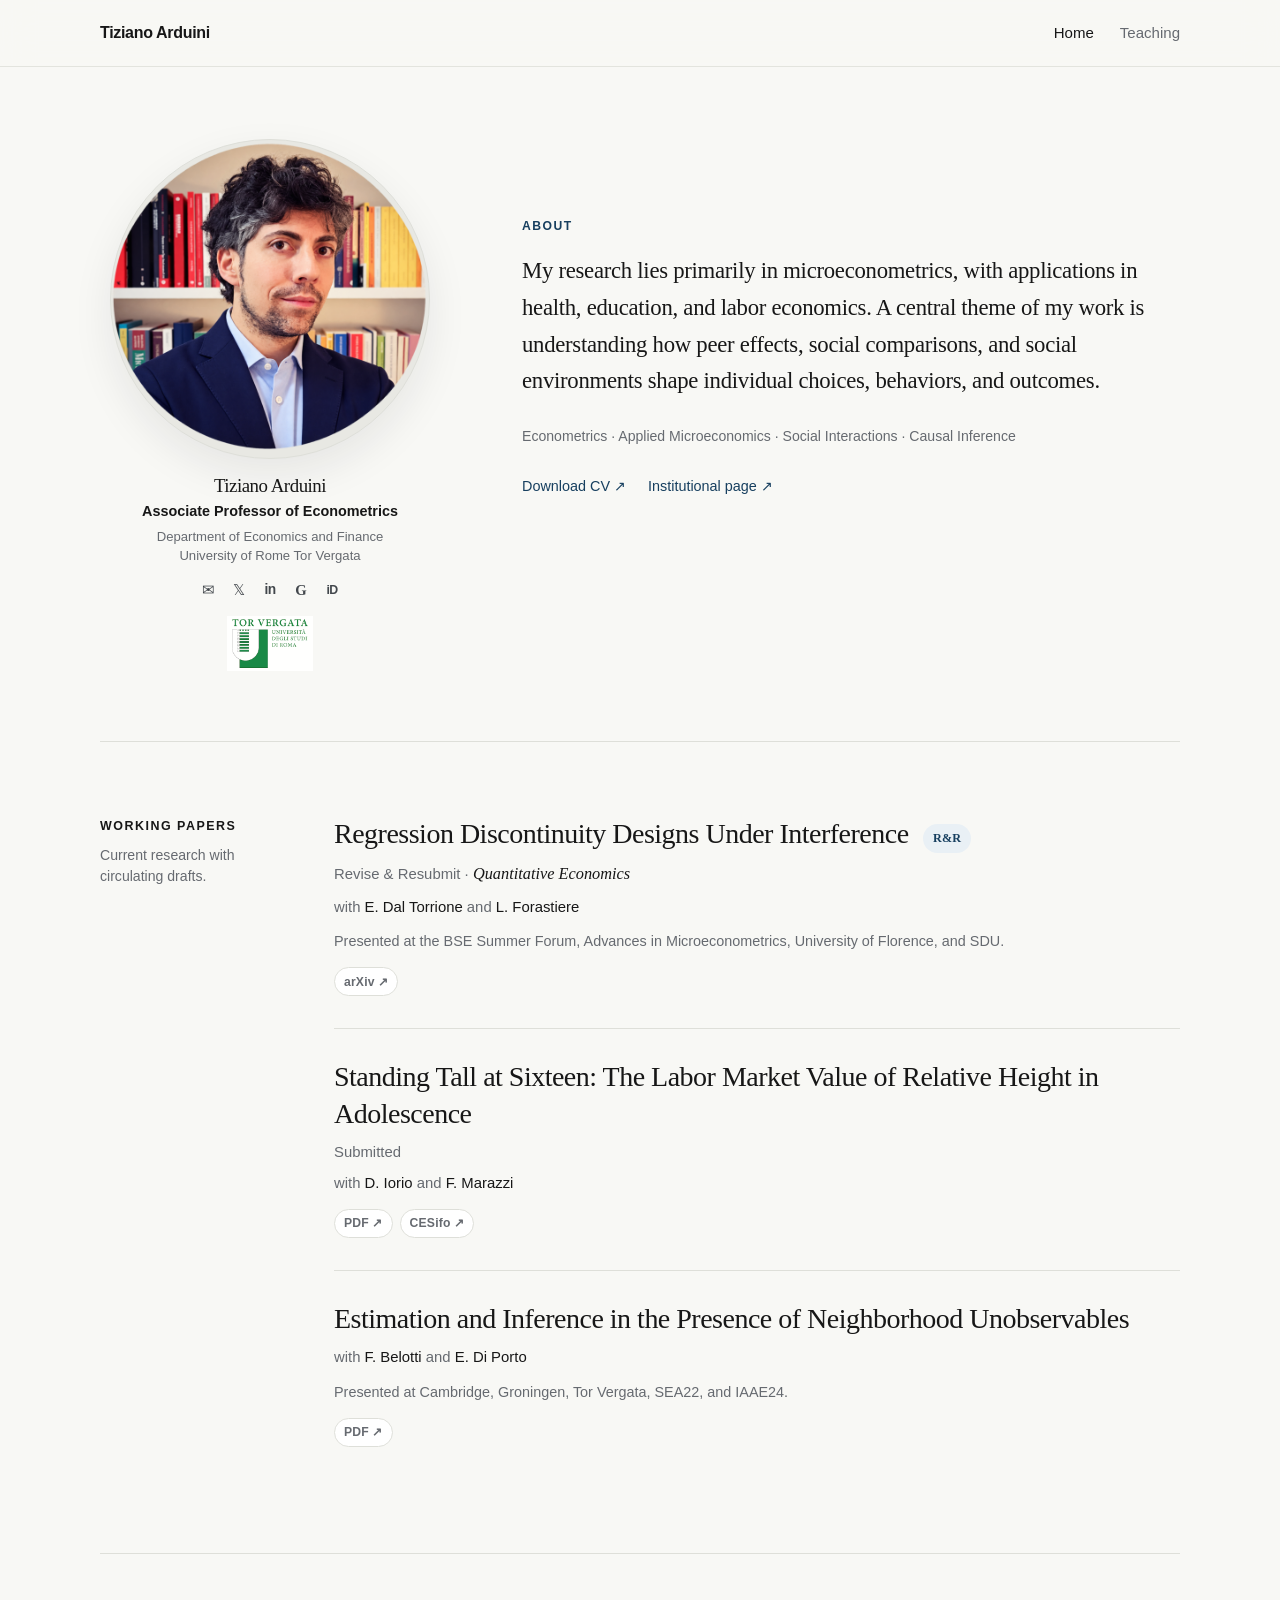
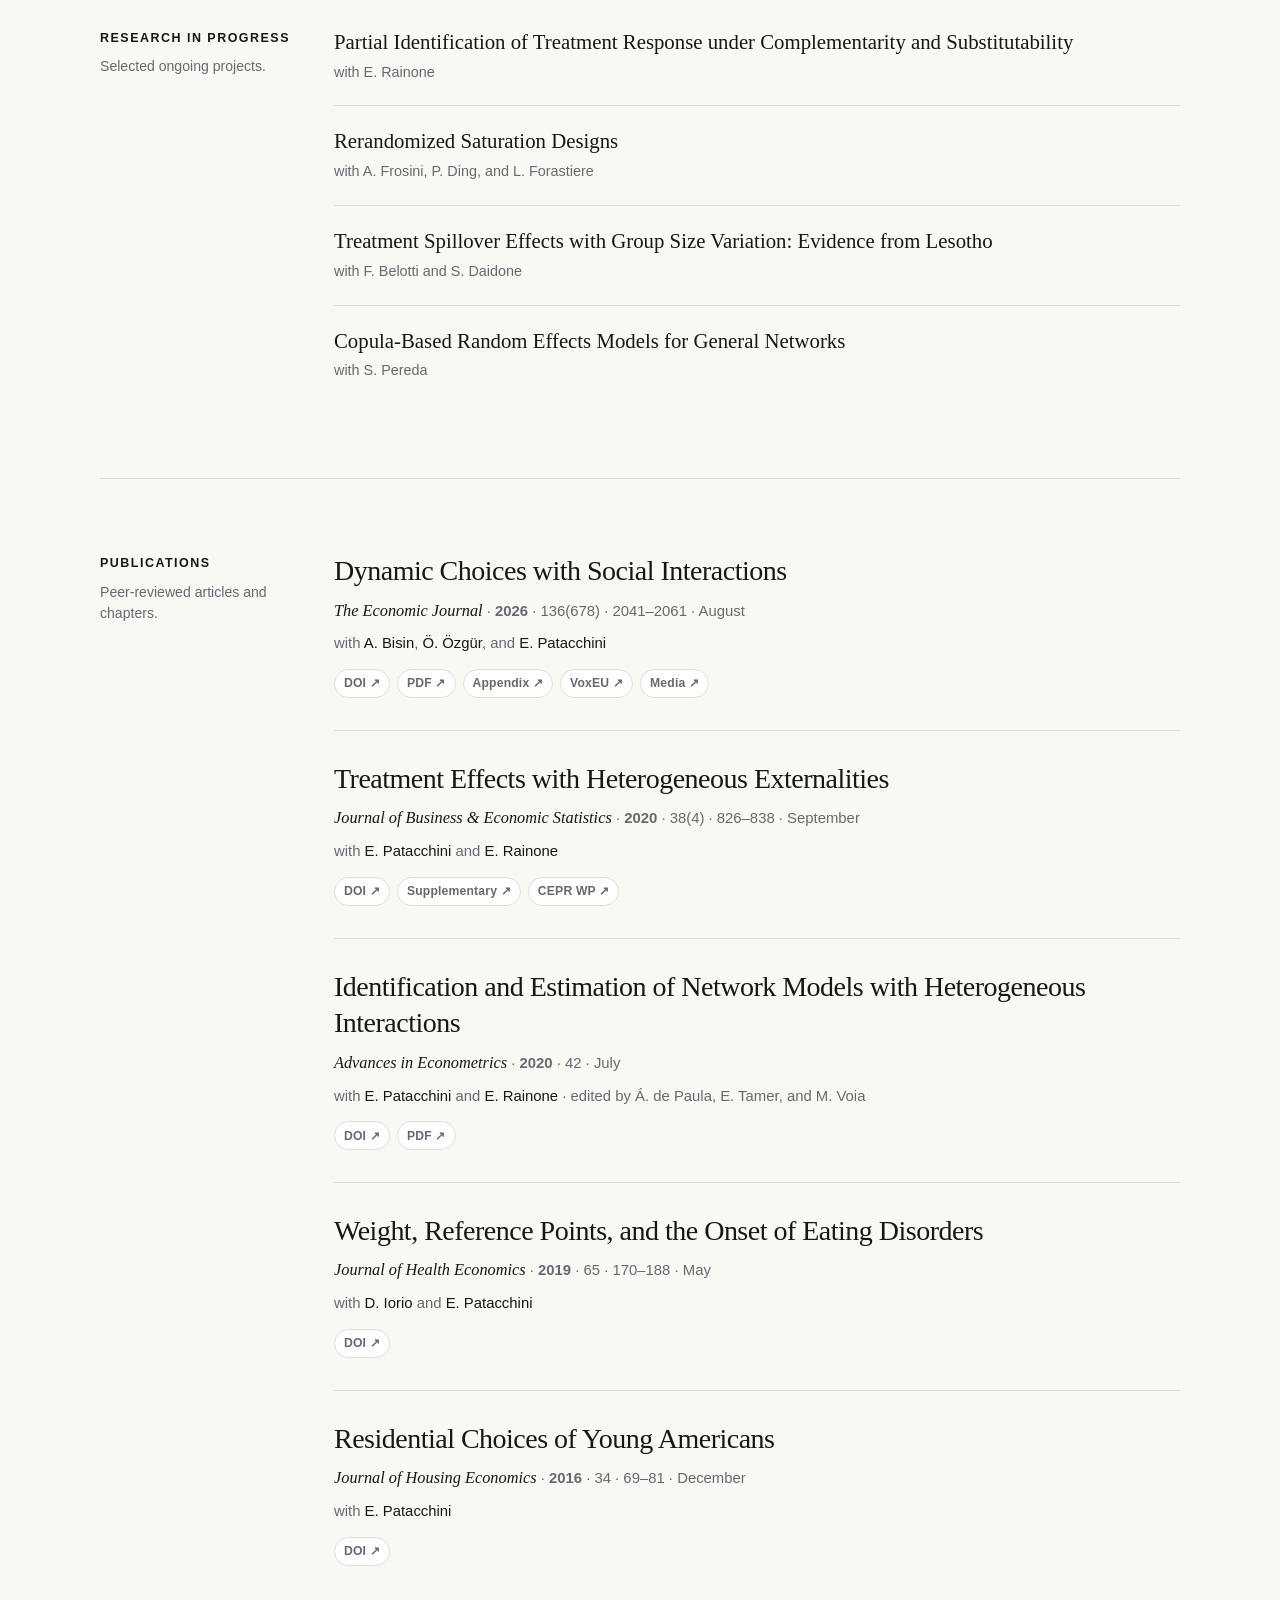
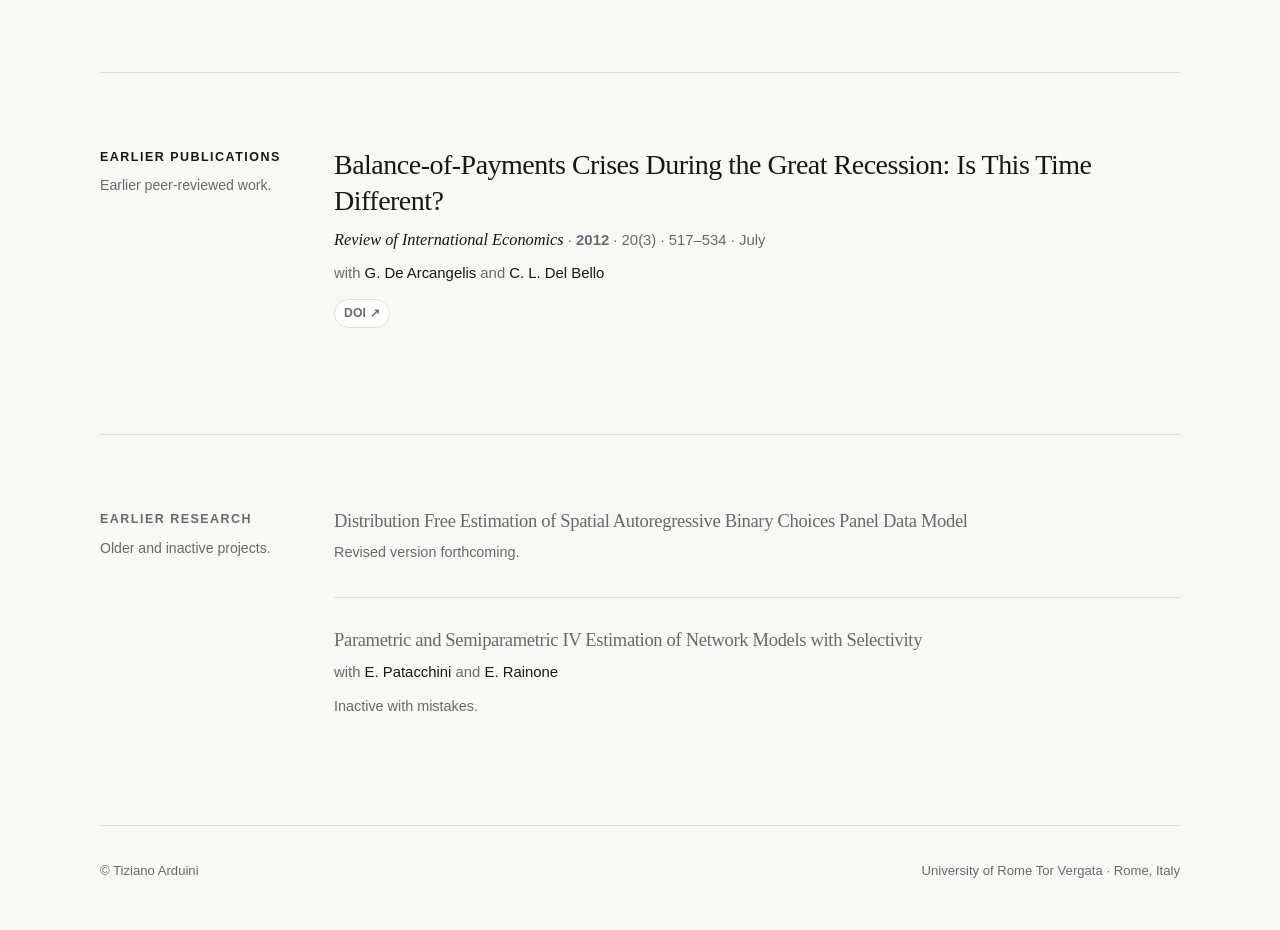
==== index.html @ 67b96f92 "Add files via upload" ====
<!doctype html>
<html lang="en">
<head>
  <meta charset="utf-8">
  <meta name="viewport" content="width=device-width, initial-scale=1">
  <title>Tiziano Arduini — Econometrics</title>
  <meta name="description" content="Tiziano Arduini is Associate Professor of Econometrics at the University of Rome Tor Vergata. Research in microeconometrics, social interactions, peer effects, causal inference, health, education, and labor economics.">
  <meta name="author" content="Tiziano Arduini">
  <meta name="robots" content="index,follow,max-image-preview:large">
  <link rel="canonical" href="https://tiziardui.github.io/">
  <meta property="og:type" content="website">
  <meta property="og:url" content="https://tiziardui.github.io/">
  <meta property="og:title" content="Tiziano Arduini — Econometrics">
  <meta property="og:description" content="Research, publications, and working papers in econometrics and applied microeconomics.">
  <meta property="og:image" content="https://tiziardui.github.io/profile-photo.png">
  <meta name="twitter:card" content="summary">
  <link rel="icon" href="favicon.svg" type="image/svg+xml">
  <link rel="stylesheet" href="styles.css?v=13">
  <script type="application/ld+json">
  {
    "@context": "https://schema.org",
    "@type": "Person",
    "name": "Tiziano Arduini",
    "jobTitle": "Associate Professor of Econometrics",
    "affiliation": {
      "@type": "CollegeOrUniversity",
      "name": "University of Rome Tor Vergata"
    },
    "url": "https://tiziardui.github.io/",
    "sameAs": [
      "https://economia.uniroma2.it/master-science/economics/faculty/628/",
      "https://sites.google.com/site/tizianoarduini/",
      "https://x.com/ardui1",
      "https://it.linkedin.com/in/tiziano-arduini-7b616b24",
      "https://scholar.google.com/citations?user=-gAz1sMAAAAJ&hl=it",
      "https://orcid.org/0000-0002-2574-7536"
    ]
  }
  </script>
</head>
<body>
  <header class="site-header">
    <div class="wrap nav">
      <a class="brand" href="index.html">Tiziano Arduini</a>
      <nav class="nav-links" aria-label="Primary navigation">
        <a href="index.html" aria-current="page">Home</a>
        <a href="teaching.html">Teaching</a>
      </nav>
    </div>
  </header>

  <main class="wrap">
    <section class="hero profile-hero" aria-labelledby="intro-title">
      <aside class="profile-card" aria-label="Profile">
        <figure class="portrait-frame">
          <img src="profile-photo.png" alt="Portrait of Tiziano Arduini">
        </figure>

        <h1 class="profile-name" id="intro-title">Tiziano Arduini</h1>
        <p class="profile-title">Associate Professor of Econometrics</p>
        <p class="profile-affiliation">Department of Economics and Finance<br>University of Rome Tor Vergata</p>

        <div class="social-icons" aria-label="Academic and social profiles">
          <a class="social-icon social-mail" href="mailto:tiziano.arduini@uniroma2.it" aria-label="Email" title="Email"><span aria-hidden="true">✉</span></a>
          <a class="social-icon social-x" href="https://x.com/ardui1" target="_blank" rel="noopener" aria-label="X" title="X"><span aria-hidden="true">𝕏</span></a>
          <a class="social-icon social-linkedin" href="https://it.linkedin.com/in/tiziano-arduini-7b616b24" target="_blank" rel="noopener" aria-label="LinkedIn" title="LinkedIn"><span aria-hidden="true">in</span></a>
          <a class="social-icon social-scholar" href="https://scholar.google.com/citations?user=-gAz1sMAAAAJ&amp;hl=it" target="_blank" rel="noopener" aria-label="Google Scholar" title="Google Scholar"><span aria-hidden="true">G</span></a>
          <a class="social-icon social-orcid" href="https://orcid.org/0000-0002-2574-7536" target="_blank" rel="noopener" aria-label="ORCID" title="ORCID"><span aria-hidden="true">iD</span></a>
        </div>

        <a class="profile-university-logo" href="https://economia.uniroma2.it/master-science/economics/faculty/628/" target="_blank" rel="noopener" aria-label="University of Rome Tor Vergata institutional page">
          <img src="torvergata-logo.png" alt="Tor Vergata">
        </a>
      </aside>

      <div class="profile-about">
        <p class="eyebrow">About</p>
        <p class="hero-copy">My research lies primarily in microeconometrics, with applications in health, education, and labor economics. A central theme of my work is understanding how peer effects, social comparisons, and social environments shape individual choices, behaviors, and outcomes.</p>
        <p class="research-fields">Econometrics · Applied Microeconomics · Social Interactions · Causal Inference</p>
        <div class="profile-links" aria-label="Profile links">
          <a href="https://www.dropbox.com/scl/fi/qhc1tn0ls0emnahwsug9j/cv_Tiziano_Arduini_2026.pdf?rlkey=sfipj09zlc4dytsnv4lsvsa61&amp;dl=0" target="_blank" rel="noopener">Download CV ↗</a>
          <a href="https://economia.uniroma2.it/master-science/economics/faculty/628/" target="_blank" rel="noopener">Institutional page ↗</a>
        </div>
      </div>
    </section>

    <section class="section" id="working-papers">
      <aside class="section-kicker">
        <h2>Working papers</h2>
        <p>Current research with circulating drafts.</p>
      </aside>
      <div class="paper-list">
        <article class="paper">
          <h3 class="paper-title"><a href="https://arxiv.org/abs/2410.02727" target="_blank" rel="noopener">Regression Discontinuity Designs Under Interference</a> <span class="status">R&amp;R</span></h3>
          <p class="paper-meta">Revise &amp; Resubmit · <span class="journal">Quantitative Economics</span></p>
          <p class="paper-authors">with <a href="https://ysph.yale.edu/profile/elena-daltorrione/" target="_blank" rel="noopener">E. Dal Torrione</a> and <a href="https://ysph.yale.edu/profile/laura-forastiere/" target="_blank" rel="noopener">L. Forastiere</a></p>
          <p class="paper-note">Presented at the BSE Summer Forum, Advances in Microeconometrics, University of Florence, and SDU.</p>
          <div class="paper-links"><a href="https://arxiv.org/abs/2410.02727" target="_blank" rel="noopener">arXiv ↗</a></div>
        </article>

        <article class="paper">
          <h3 class="paper-title"><a href="https://www.dropbox.com/scl/fi/ciuf4hgrqe3itzjdidm1q/AIM_oct26.pdf?rlkey=f3bqn1ckwf6ipjolx99m9q7sm&amp;dl=0" target="_blank" rel="noopener">Standing Tall at Sixteen: The Labor Market Value of Relative Height in Adolescence</a></h3>
          <p class="paper-meta">Submitted</p>
          <p class="paper-authors">with <a href="https://www.unibo.it/sitoweb/daniela.iorio/en" target="_blank" rel="noopener">D. Iorio</a> and <a href="https://sites.google.com/view/francescamarazzi/home" target="_blank" rel="noopener">F. Marazzi</a></p>
          <div class="paper-links"><a href="https://www.dropbox.com/scl/fi/ciuf4hgrqe3itzjdidm1q/AIM_oct26.pdf?rlkey=f3bqn1ckwf6ipjolx99m9q7sm&amp;dl=0" target="_blank" rel="noopener">PDF ↗</a><a href="https://www.ifo.de/en/cesifo/publications/2026/working-paper/standing-tall-sixteen-labor-market-value-relative-height" target="_blank" rel="noopener">CESifo ↗</a></div>
        </article>

        <article class="paper">
          <h3 class="paper-title"><a href="https://www.dropbox.com/scl/fi/tr5yexhmkhqsdm2c9rjfx/ABD-11.pdf?dl=0&amp;rlkey=7n9vxc4f88mdpufu6oeyw54sm" target="_blank" rel="noopener">Estimation and Inference in the Presence of Neighborhood Unobservables</a></h3>
          <p class="paper-authors">with <a href="https://fbelotti.github.io/" target="_blank" rel="noopener">F. Belotti</a> and <a href="https://edoardodiporto.jimdofree.com/" target="_blank" rel="noopener">E. Di Porto</a></p>
          <p class="paper-note">Presented at Cambridge, Groningen, Tor Vergata, SEA22, and IAAE24.</p>
          <div class="paper-links"><a href="https://www.dropbox.com/scl/fi/tr5yexhmkhqsdm2c9rjfx/ABD-11.pdf?dl=0&amp;rlkey=7n9vxc4f88mdpufu6oeyw54sm" target="_blank" rel="noopener">PDF ↗</a></div>
        </article>
      </div>
    </section>

    <section class="section" id="research-in-progress">
      <aside class="section-kicker">
        <h2>Research in progress</h2>
        <p>Selected ongoing projects.</p>
      </aside>
      <div class="wip-list">
        <article class="wip">
          <h3><a href="https://www.dropbox.com/scl/fi/jxatmqqfhhw8zw6k5jlgv/Partial_Identification_under_Complementarity_and_Substitutability-2.pdf?rlkey=vyomjskh4kojqoptth1h7er0o&amp;dl=0" target="_blank" rel="noopener">Partial Identification of Treatment Response under Complementarity and Substitutability</a></h3>
          <p>with <a href="https://sites.google.com/site/edoardorainone0/" target="_blank" rel="noopener">E. Rainone</a></p>
        </article>
        <article class="wip">
          <h3>Rerandomized Saturation Designs</h3>
          <p>with <a href="https://sites.google.com/view/alessiofrosini/" target="_blank" rel="noopener">A. Frosini</a>, <a href="https://sites.google.com/site/pengdingpku/" target="_blank" rel="noopener">P. Ding</a>, and <a href="https://ysph.yale.edu/profile/laura-forastiere/" target="_blank" rel="noopener">L. Forastiere</a></p>
        </article>
        <article class="wip">
          <h3>Treatment Spillover Effects with Group Size Variation: Evidence from Lesotho</h3>
          <p>with <a href="https://fbelotti.github.io/" target="_blank" rel="noopener">F. Belotti</a> and <a href="https://sites.google.com/view/silviodaidone/home" target="_blank" rel="noopener">S. Daidone</a></p>
        </article>
        <article class="wip">
          <h3>Copula-Based Random Effects Models for General Networks</h3>
          <p>with <a href="https://sites.google.com/site/santiagopereda/home?authuser=0" target="_blank" rel="noopener">S. Pereda</a></p>
        </article>
      </div>
    </section>

    <section class="section" id="publications">
      <aside class="section-kicker">
        <h2>Publications</h2>
        <p>Peer-reviewed articles and chapters.</p>
      </aside>
      <div class="paper-list">
        <article class="paper">
          <h3 class="paper-title"><a href="https://www.dropbox.com/scl/fi/vagg8p7w4ii8tqq4l0tqf/Arduini_et_al-18.pdf?dl=0&amp;rlkey=fc5q8jyiuehrwctq2bv8elfof" target="_blank" rel="noopener">Dynamic Choices with Social Interactions</a></h3>
          <p class="paper-meta"><span class="journal">The Economic Journal</span> · <strong>2026</strong> · 136(678) · 2041–2061 · August</p>
          <p class="paper-authors">with <a href="http://www.econ.nyu.edu/user/bisina/" target="_blank" rel="noopener">A. Bisin</a>, <a href="https://sites.google.com/site/onurozgurresearch/home" target="_blank" rel="noopener">Ö. Özgür</a>, and <a href="https://patacchini.economics.cornell.edu/index.html" target="_blank" rel="noopener">E. Patacchini</a></p>
          <div class="paper-links">
            <a href="https://doi.org/10.1093/ej/ueaf101" target="_blank" rel="noopener">DOI ↗</a>
            <a href="https://www.dropbox.com/scl/fi/vagg8p7w4ii8tqq4l0tqf/Arduini_et_al-18.pdf?dl=0&amp;rlkey=fc5q8jyiuehrwctq2bv8elfof" target="_blank" rel="noopener">PDF ↗</a>
            <a href="https://www.dropbox.com/scl/fi/8c98xmn0wooi1d8a5u0wp/MS20220493-appendix-20250525.pdf?dl=0&amp;rlkey=39q0d7gv1p3jlnbofj98wog5h" target="_blank" rel="noopener">Appendix ↗</a>
            <a href="https://voxeu.org/article/dynamic-social-interactions-and-health-risk-behaviour" target="_blank" rel="noopener">VoxEU ↗</a>
            <a href="https://mbs.edu/news/how-researchers-are-using-economics-to-help-explain-adolescent-addiction" target="_blank" rel="noopener">Media ↗</a>
          </div>
        </article>

        <article class="paper">
          <h3 class="paper-title"><a href="https://www.tandfonline.com/doi/full/10.1080/07350015.2019.1592755" target="_blank" rel="noopener">Treatment Effects with Heterogeneous Externalities</a></h3>
          <p class="paper-meta"><span class="journal">Journal of Business &amp; Economic Statistics</span> · <strong>2020</strong> · 38(4) · 826–838 · September</p>
          <p class="paper-authors">with <a href="https://patacchini.economics.cornell.edu/index.html" target="_blank" rel="noopener">E. Patacchini</a> and <a href="https://sites.google.com/site/edoardorainone0/" target="_blank" rel="noopener">E. Rainone</a></p>
          <div class="paper-links">
            <a href="https://doi.org/10.1080/07350015.2019.1592755" target="_blank" rel="noopener">DOI ↗</a>
            <a href="https://www.dropbox.com/s/rrlj3v5vf3xvtq6/supplementary_APR19feb.pdf?dl=0" target="_blank" rel="noopener">Supplementary ↗</a>
            <a href="https://www.dropbox.com/s/v7lvixaarfz6vrx/APR_19feb19.pdf?dl=0" target="_blank" rel="noopener">CEPR WP ↗</a>
          </div>
        </article>

        <article class="paper">
          <h3 class="paper-title"><a href="https://www.dropbox.com/s/99vra2utzs28x1h/APR_ADV_ECT_apr20.pdf?dl=0" target="_blank" rel="noopener">Identification and Estimation of Network Models with Heterogeneous Interactions</a></h3>
          <p class="paper-meta"><span class="journal">Advances in Econometrics</span> · <strong>2020</strong> · 42 · July</p>
          <p class="paper-authors">with <a href="https://patacchini.economics.cornell.edu/index.html" target="_blank" rel="noopener">E. Patacchini</a> and <a href="https://sites.google.com/site/edoardorainone0/" target="_blank" rel="noopener">E. Rainone</a> · edited by Á. de Paula, E. Tamer, and M. Voia</p>
          <div class="paper-links"><a href="https://doi.org/10.1108/S0731-905320200000042006" target="_blank" rel="noopener">DOI ↗</a><a href="https://www.dropbox.com/s/99vra2utzs28x1h/APR_ADV_ECT_apr20.pdf?dl=0" target="_blank" rel="noopener">PDF ↗</a></div>
        </article>

        <article class="paper">
          <h3 class="paper-title"><a href="https://www.sciencedirect.com/science/article/pii/S0167629618307094?via%3Dihub" target="_blank" rel="noopener">Weight, Reference Points, and the Onset of Eating Disorders</a></h3>
          <p class="paper-meta"><span class="journal">Journal of Health Economics</span> · <strong>2019</strong> · 65 · 170–188 · May</p>
          <p class="paper-authors">with <a href="https://www.unibo.it/sitoweb/daniela.iorio/en" target="_blank" rel="noopener">D. Iorio</a> and <a href="https://patacchini.economics.cornell.edu/index.html" target="_blank" rel="noopener">E. Patacchini</a></p>
          <div class="paper-links"><a href="https://doi.org/10.1016/j.jhealeco.2019.03.004" target="_blank" rel="noopener">DOI ↗</a></div>
        </article>

        <article class="paper">
          <h3 class="paper-title"><a href="https://doi.org/10.1016/j.jhe.2016.08.003" target="_blank" rel="noopener">Residential Choices of Young Americans</a></h3>
          <p class="paper-meta"><span class="journal">Journal of Housing Economics</span> · <strong>2016</strong> · 34 · 69–81 · December</p>
          <p class="paper-authors">with <a href="https://patacchini.economics.cornell.edu/index.html" target="_blank" rel="noopener">E. Patacchini</a></p>
          <div class="paper-links"><a href="https://doi.org/10.1016/j.jhe.2016.08.003" target="_blank" rel="noopener">DOI ↗</a></div>
        </article>
      </div>
    </section>

    <section class="section" id="earlier-publications">
      <aside class="section-kicker">
        <h2>Earlier Publications</h2>
        <p>Earlier peer-reviewed work.</p>
      </aside>
      <div class="paper-list">
        <article class="paper">
          <h3 class="paper-title"><a href="https://doi.org/10.1111/j.1467-9396.2012.01036.x" target="_blank" rel="noopener">Balance-of-Payments Crises During the Great Recession: Is This Time Different?</a></h3>
          <p class="paper-meta"><span class="journal">Review of International Economics</span> · <strong>2012</strong> · 20(3) · 517–534 · July</p>
          <p class="paper-authors">with <a href="https://sites.google.com/a/uniroma1.it/giuseppedearcangelis-eng/home" target="_blank" rel="noopener">G. De Arcangelis</a> and <a href="https://sites.google.com/site/cldelbello/home" target="_blank" rel="noopener">C. L. Del Bello</a></p>
          <div class="paper-links"><a href="https://doi.org/10.1111/j.1467-9396.2012.01036.x" target="_blank" rel="noopener">DOI ↗</a></div>
        </article>
      </div>
    </section>

    <section class="section old-research" id="old-research">
      <aside class="section-kicker">
        <h2>Earlier research</h2>
        <p>Older and inactive projects.</p>
      </aside>
      <div class="paper-list">
        <article class="paper">
          <h3 class="paper-title">Distribution Free Estimation of Spatial Autoregressive Binary Choices Panel Data Model</h3>
          <p class="paper-note">Revised version forthcoming.</p>
        </article>
        <article class="paper">
          <h3 class="paper-title">Parametric and Semiparametric IV Estimation of Network Models with Selectivity</h3>
          <p class="paper-authors">with <a href="https://patacchini.economics.cornell.edu/index.html" target="_blank" rel="noopener">E. Patacchini</a> and <a href="https://sites.google.com/site/edoardorainone0/" target="_blank" rel="noopener">E. Rainone</a></p>
          <p class="paper-note">Inactive with mistakes.</p>
        </article>
      </div>
    </section>
  </main>

  <footer class="site-footer">
    <div class="wrap footer-row">
      <span>© Tiziano Arduini</span>
      <span>University of Rome Tor Vergata · Rome, Italy</span>
    </div>
  </footer>
</body>
</html>
---- styles.css ----
:root {
  --bg: #f8f8f5;
  --surface: #ffffff;
  --text: #171717;
  --muted: #666a70;
  --line: #dedfd9;
  --accent: #173f5f;
  --accent-soft: #e9f0f5;
  --max: 1080px;
  --radius: 14px;
}

* { box-sizing: border-box; }
html { scroll-behavior: smooth; }
body {
  margin: 0;
  background: var(--bg);
  color: var(--text);
  font-family: Inter, ui-sans-serif, -apple-system, BlinkMacSystemFont, "Segoe UI", Helvetica, Arial, sans-serif;
  font-size: 16px;
  line-height: 1.65;
  -webkit-font-smoothing: antialiased;
}

a { color: inherit; text-decoration: none; }
a:hover { color: var(--accent); }

.wrap { width: min(calc(100% - 40px), var(--max)); margin: 0 auto; }

.site-header {
  position: sticky;
  top: 0;
  z-index: 20;
  background: color-mix(in srgb, var(--bg) 91%, transparent);
  backdrop-filter: blur(16px);
  border-bottom: 1px solid color-mix(in srgb, var(--line) 80%, transparent);
}

.nav {
  min-height: 66px;
  display: flex;
  align-items: center;
  justify-content: space-between;
  gap: 24px;
}

.brand {
  font-weight: 760;
  letter-spacing: -0.02em;
}

.nav-links { display: flex; align-items: center; gap: 26px; }
.nav-links a { color: var(--muted); font-size: 0.94rem; }
.nav-links a[aria-current="page"], .nav-links a:hover { color: var(--text); }

.hero.profile-hero {
  display: grid;
  grid-template-columns: 340px minmax(0, 1fr);
  gap: 82px;
  align-items: start;
  padding: 72px 0 70px;
  border-bottom: 1px solid var(--line);
}

.profile-card {
  display: flex;
  flex-direction: column;
  align-items: center;
  text-align: center;
}


.portrait-frame {
  width: 320px;
  aspect-ratio: 1 / 1;
  margin: 0 0 16px;
  overflow: hidden;
  border-radius: 50%;
  background: #e8e8e3;
  border: 1px solid var(--line);
  box-shadow: 0 16px 40px rgba(20, 31, 40, 0.08);
}

.portrait-frame img {
  width: 100%;
  height: 100%;
  display: block;
  object-fit: cover;
  object-position: center 18%;
}

.profile-name {
  margin: 0 0 5px;
  font-family: Georgia, "Times New Roman", serif;
  font-size: 1.18rem;
  font-weight: 500;
  line-height: 1.12;
  letter-spacing: -0.025em;
}

.profile-title {
  margin: 0 0 5px;
  color: var(--text);
  font-size: 0.90rem;
  font-weight: 650;
  line-height: 1.45;
}

.profile-affiliation {
  margin: 0;
  color: var(--muted);
  font-size: 0.82rem;
  line-height: 1.45;
}

.social-icons {
  display: flex;
  align-items: center;
  justify-content: center;
  gap: 11px;
  margin-top: 15px;
}

.social-icon {
  width: 20px;
  height: 20px;
  display: inline-flex;
  align-items: center;
  justify-content: center;
  color: #42474c;
  font-family: Arial, Helvetica, sans-serif;
  font-size: 0.91rem;
  font-weight: 700;
  line-height: 1;
  transition: color 140ms ease, transform 140ms ease;
}

.social-icon:hover {
  color: var(--accent);
  transform: translateY(-1px);
}

.social-icon:focus-visible {
  outline: 2px solid var(--accent);
  outline-offset: 3px;
  border-radius: 3px;
}

.social-mail span { font-size: 0.93rem; font-weight: 500; }
.social-x span { font-size: 0.96rem; font-weight: 500; }
.social-linkedin span { font-size: 0.86rem; font-weight: 800; letter-spacing: -0.05em; }
.social-scholar span { font-family: Georgia, "Times New Roman", serif; font-size: 0.92rem; font-weight: 700; }
.social-orcid span { font-size: 0.77rem; font-weight: 800; letter-spacing: -0.06em; }

.profile-about {
  padding-top: 77px;
  max-width: 700px;
}

.eyebrow {
  margin: 0 0 17px;
  color: var(--accent);
  font-weight: 700;
  font-size: 0.76rem;
  letter-spacing: 0.12em;
  text-transform: uppercase;
}

h1, h2, h3 { margin-top: 0; }

.hero-copy {
  max-width: 700px;
  margin: 0;
  font-family: Georgia, "Times New Roman", serif;
  font-size: clamp(1.16rem, 1.9vw, 1.42rem);
  line-height: 1.62;
  letter-spacing: -0.012em;
}

.research-fields {
  margin: 25px 0 0;
  max-width: 660px;
  color: var(--muted);
  font-size: 0.88rem;
  line-height: 1.65;
}

.profile-links {
  display: flex;
  flex-wrap: wrap;
  gap: 10px 22px;
  margin-top: 27px;
  font-size: 0.9rem;
}

.profile-links a {
  color: var(--accent);
  border-bottom: 1px solid transparent;
}

.profile-links a:hover { border-bottom-color: var(--accent); }

.profile-university-logo {
  display: inline-flex;
  align-items: center;
  justify-content: center;
  margin-top: 16px;
  opacity: 0.9;
  transition: opacity 140ms ease, transform 140ms ease;
}

.profile-university-logo img {
  width: 86px;
  height: auto;
  display: block;
}

.profile-university-logo:hover {
  opacity: 1;
  transform: translateY(-1px);
}

.profile-university-logo:focus-visible {
  outline: 2px solid var(--accent);
  outline-offset: 4px;
  border-radius: 4px;
}

.section {
  display: grid;
  grid-template-columns: 190px minmax(0, 1fr);
  gap: 44px;
  padding: 74px 0;
  border-bottom: 1px solid var(--line);
}

.section-kicker {
  position: sticky;
  top: 98px;
  align-self: start;
}
.section-kicker h2 {
  margin-bottom: 8px;
  font-size: 0.78rem;
  letter-spacing: 0.12em;
  text-transform: uppercase;
}
.section-kicker p {
  margin: 0;
  color: var(--muted);
  font-size: 0.88rem;
  line-height: 1.5;
}

.paper-list { display: grid; gap: 0; }
.paper {
  position: relative;
  padding: 30px 0 32px;
  border-top: 1px solid var(--line);
}
.paper:first-child { border-top: 0; padding-top: 0; }

.paper-title {
  max-width: 820px;
  margin: 0 0 8px;
  font-family: Georgia, "Times New Roman", serif;
  font-size: clamp(1.35rem, 2.7vw, 1.75rem);
  font-weight: 500;
  line-height: 1.3;
  letter-spacing: -0.018em;
}
.paper-title a:hover { color: var(--accent); }

.paper-meta {
  margin: 0 0 7px;
  color: var(--muted);
  font-size: 0.93rem;
}
.paper-meta .journal {
  color: var(--text);
  font-style: italic;
  font-family: Georgia, "Times New Roman", serif;
  font-size: 1.02rem;
}
.paper-authors {
  margin: 0 0 11px;
  color: var(--muted);
  font-size: 0.93rem;
}
.paper-authors a { color: var(--text); }
.paper-authors a:hover { color: var(--accent); }

.paper-note {
  margin: 8px 0 0;
  max-width: 820px;
  color: var(--muted);
  font-size: 0.9rem;
}

.paper-links {
  display: flex;
  flex-wrap: wrap;
  gap: 7px;
  margin-top: 13px;
}
.paper-links a, .status {
  display: inline-flex;
  align-items: center;
  min-height: 29px;
  padding: 3px 9px;
  border: 1px solid var(--line);
  border-radius: 999px;
  background: var(--surface);
  color: var(--muted);
  font-size: 0.76rem;
  font-weight: 650;
  letter-spacing: 0.015em;
}
.paper-links a:hover {
  border-color: var(--accent);
  color: var(--accent);
}
.status {
  margin-left: 8px;
  border-color: transparent;
  background: var(--accent-soft);
  color: var(--accent);
  vertical-align: 0.15em;
}

.wip-list { display: grid; gap: 0; }
.wip {
  padding: 21px 0;
  border-top: 1px solid var(--line);
}
.wip:first-child { border-top: 0; padding-top: 0; }
.wip h3 {
  margin: 0 0 5px;
  font-family: Georgia, "Times New Roman", serif;
  font-size: 1.30rem;
  font-weight: 500;
  line-height: 1.34;
}
.wip p { margin: 0; color: var(--muted); font-size: 0.9rem; }

.old-research { color: var(--muted); }
.old-research .paper-title { font-size: 1.16rem; }

.site-footer {
  padding: 34px 0 48px;
  color: var(--muted);
  font-size: 0.82rem;
}
.footer-row {
  display: flex;
  justify-content: space-between;
  gap: 20px;
  flex-wrap: wrap;
}

.teaching-hero {
  padding: 86px 0 50px;
  border-bottom: 1px solid var(--line);
}
.teaching-hero h1 { font-size: clamp(3rem, 8vw, 5.2rem); }
.teaching-intro { max-width: 650px; color: var(--muted); }

.course-list { padding: 56px 0 80px; }
.course {
  display: grid;
  grid-template-columns: 150px minmax(0, 1fr);
  gap: 30px;
  padding: 24px 0;
  border-top: 1px solid var(--line);
}
.course:first-child { border-top: 0; }
.course-time { color: var(--muted); font-size: 0.9rem; }
.course h2 {
  margin: 0 0 4px;
  font-family: Georgia, "Times New Roman", serif;
  font-size: 1.28rem;
  font-weight: 500;
}
.course p { margin: 0; color: var(--muted); font-size: 0.91rem; }

@media (max-width: 820px) {
  .hero.profile-hero {
    grid-template-columns: 1fr;
    gap: 44px;
    padding-top: 50px;
  }
  .profile-card { align-items: flex-start; text-align: left; }
  .profile-university-logo { margin-top: 16px; }
  .profile-university-logo img { width: 82px; }
  .portrait-frame { width: min(300px, 82vw); }
  .social-icons { justify-content: flex-start; }
  .profile-about { padding-top: 0; max-width: 680px; }
  .section { grid-template-columns: 1fr; gap: 26px; padding: 56px 0; }
  .section-kicker { position: static; }
  .section-kicker p { max-width: 520px; }
  .course { grid-template-columns: 1fr; gap: 5px; }
}

@media (max-width: 520px) {
  .profile-university-logo img { width: 76px; }
  .wrap { width: min(calc(100% - 28px), var(--max)); }
  .nav { min-height: 58px; }
  .nav-links { gap: 18px; }
  .hero.profile-hero { padding: 38px 0 48px; gap: 36px; }
  .profile-name { font-size: 1.16rem; }
  .hero-copy { font-size: 1.12rem; }
  .paper { padding: 25px 0 27px; }
  .status { display: inline-flex; margin: 7px 0 0; }
}

@media (prefers-reduced-motion: reduce) {
  html { scroll-behavior: auto; }
}
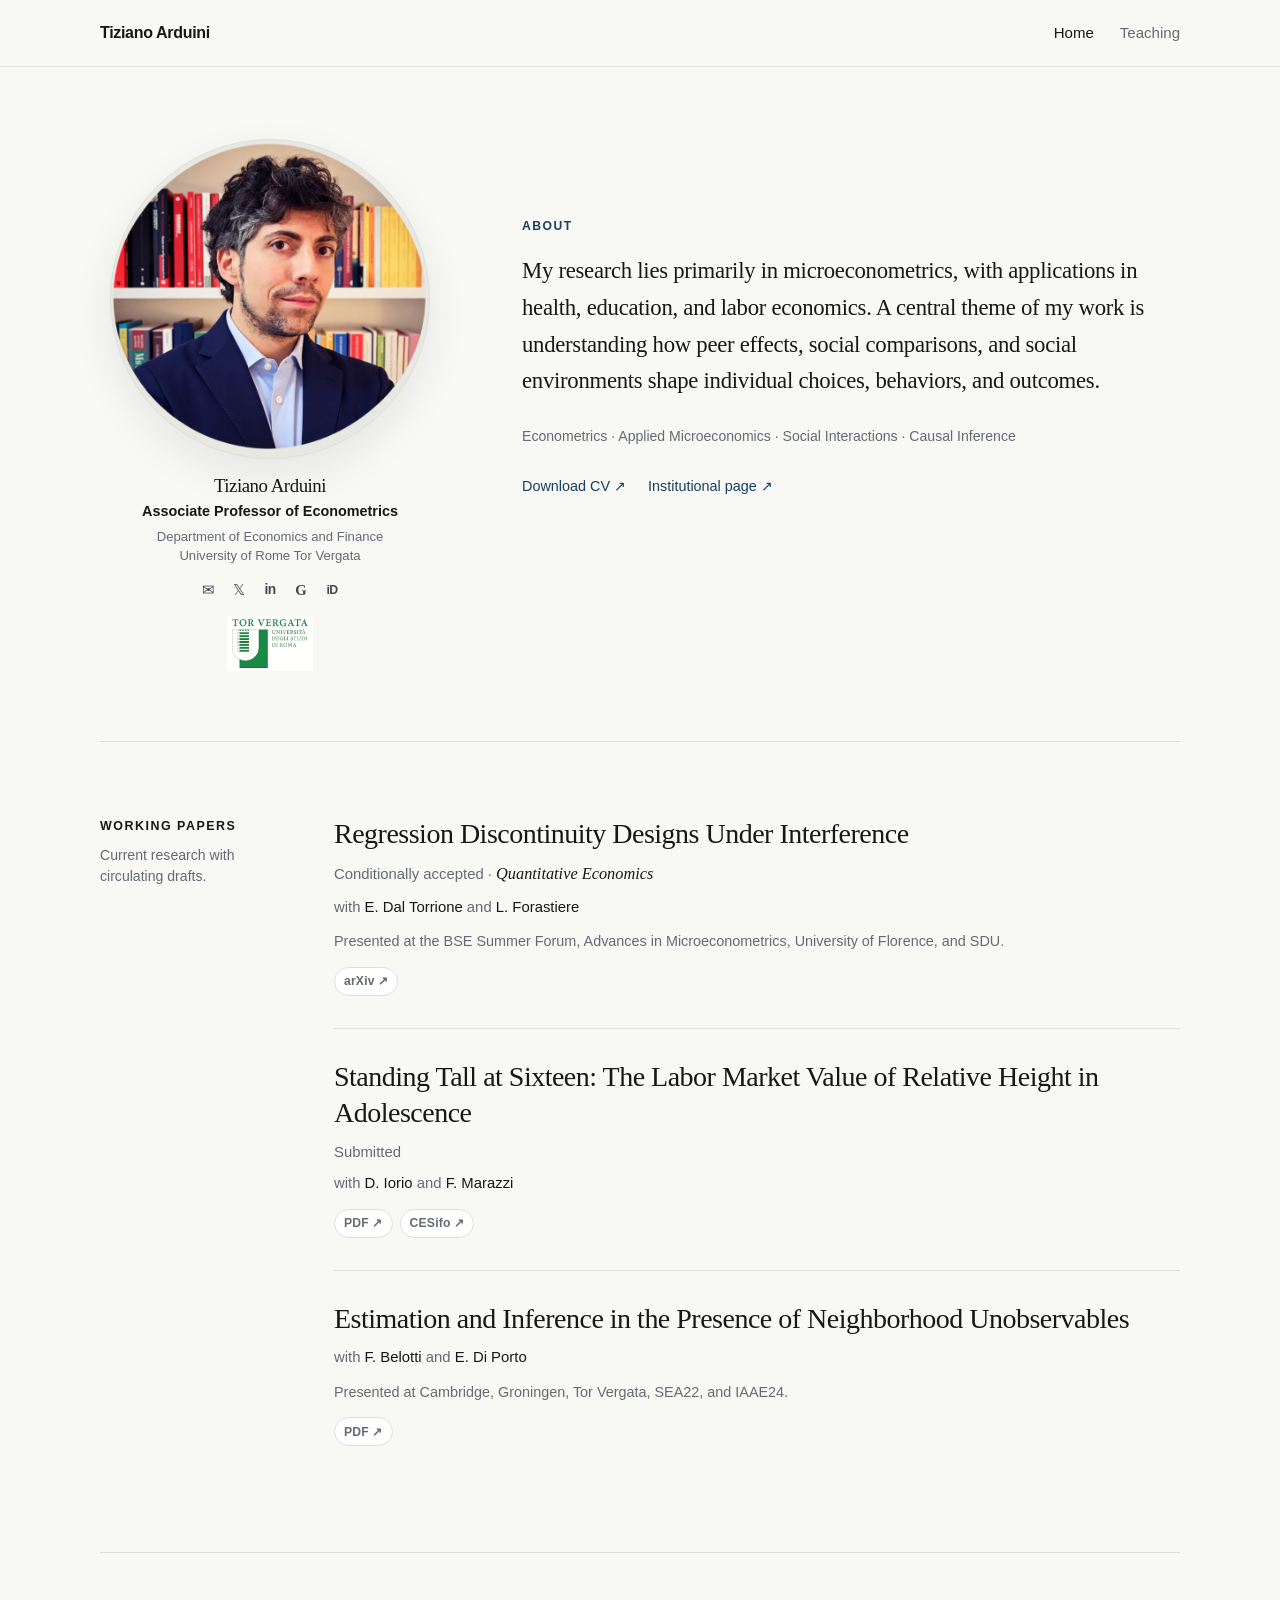
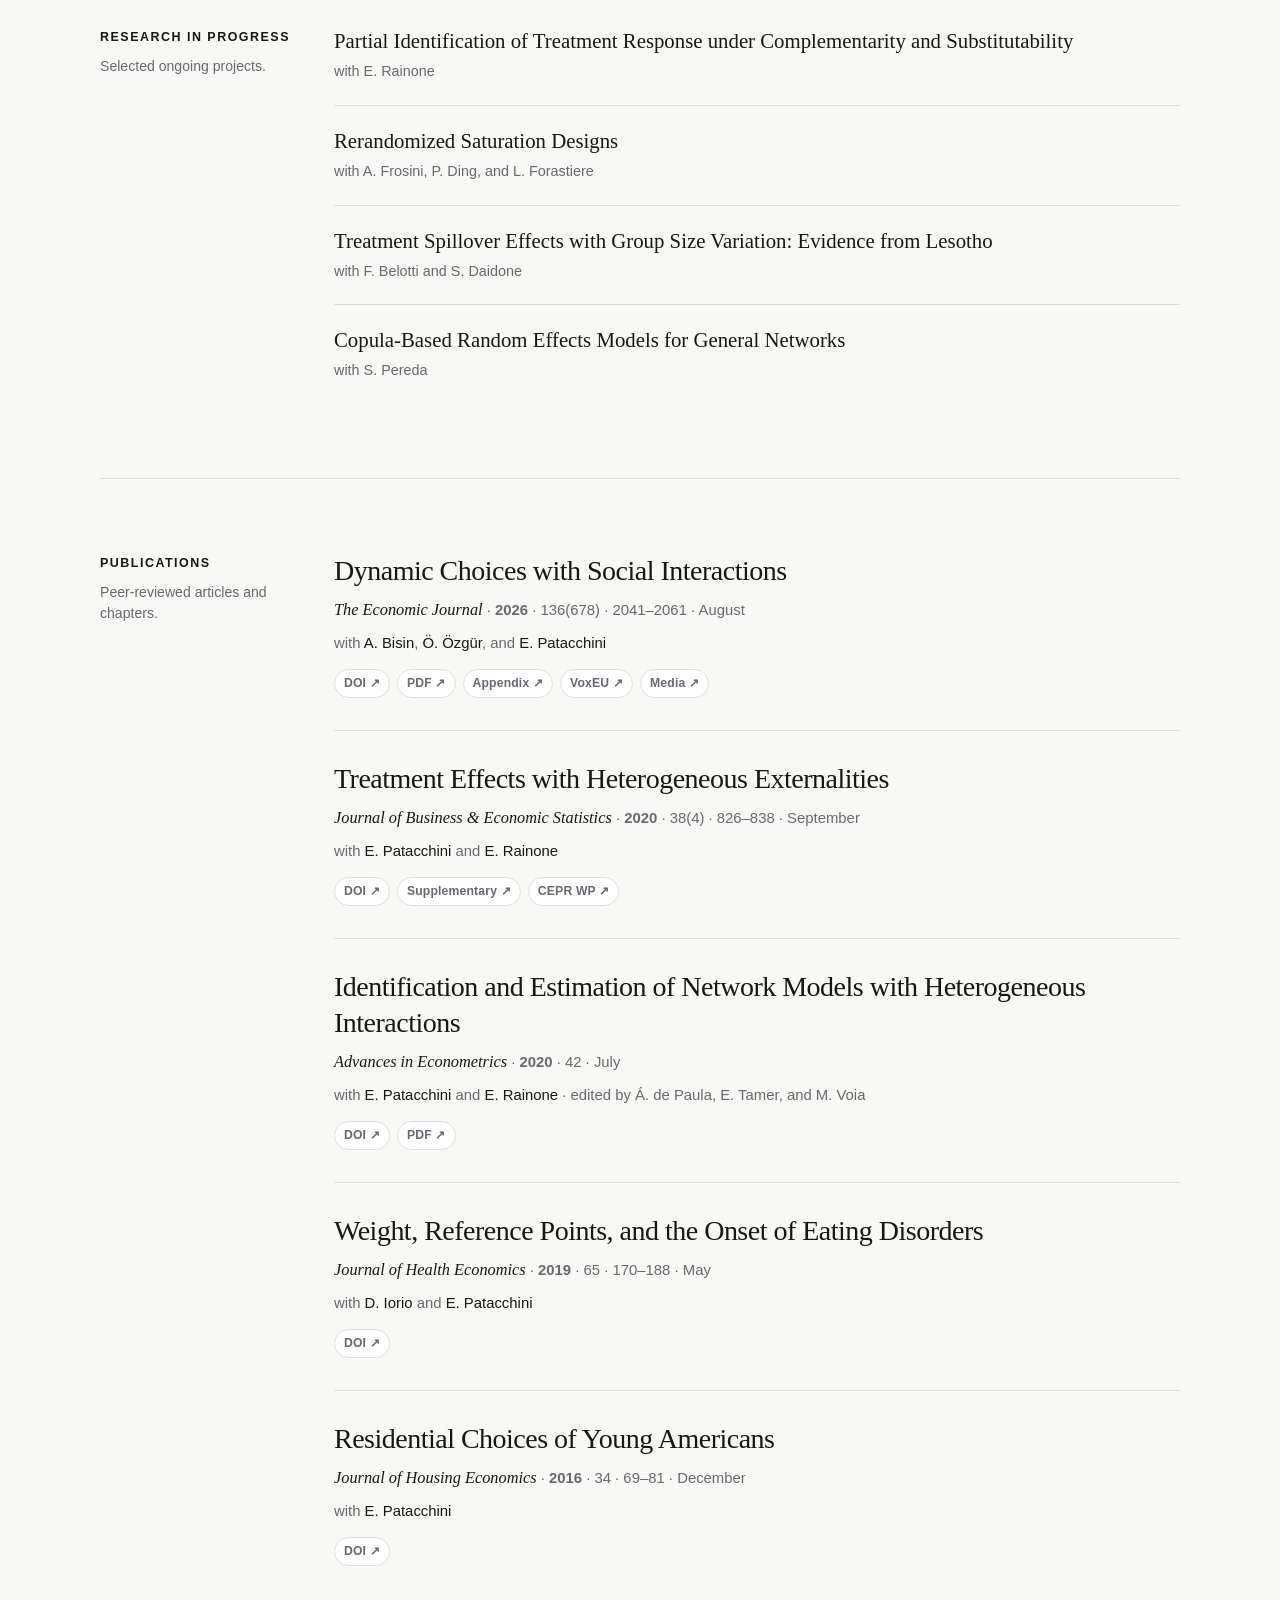
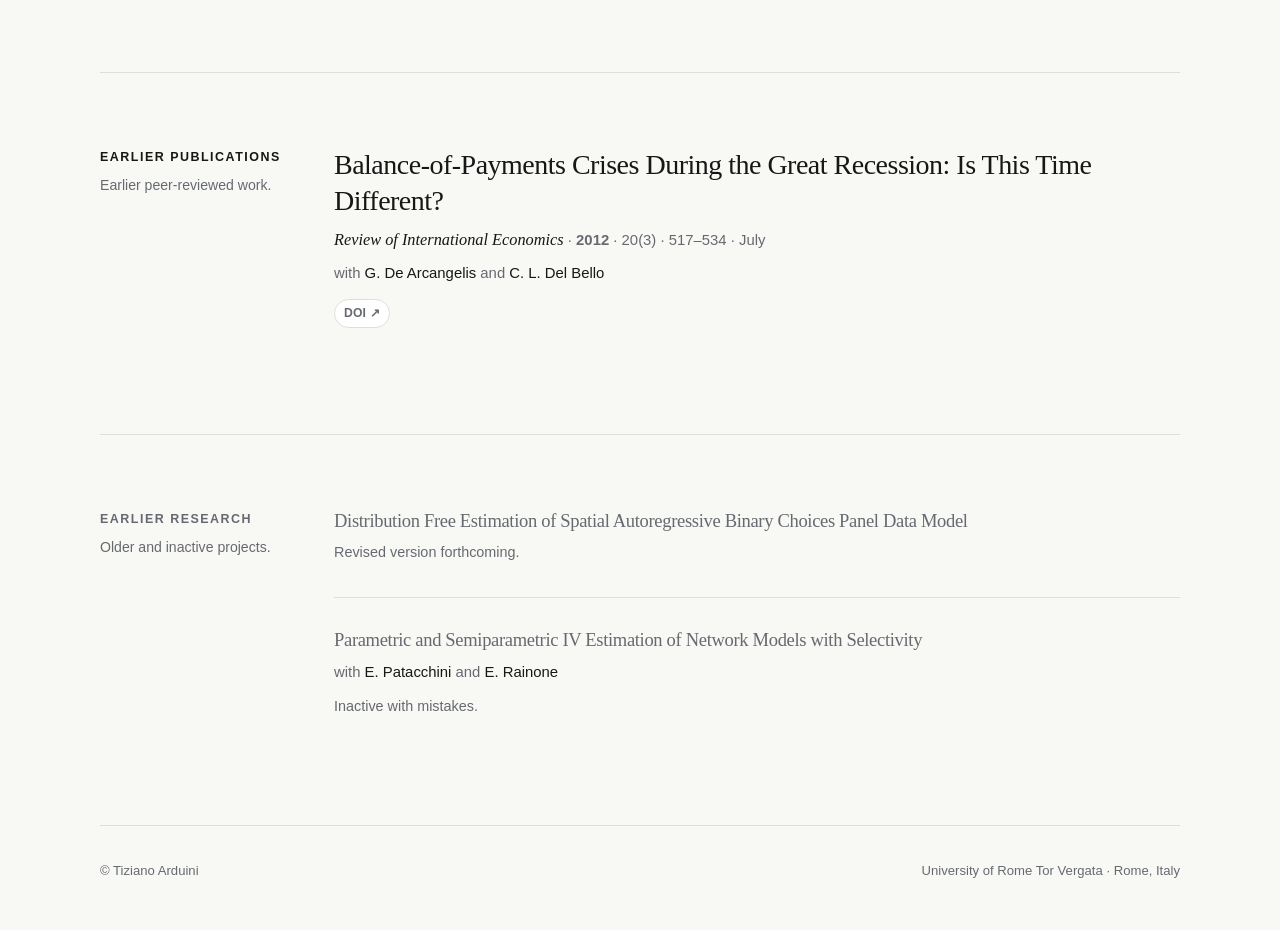
==== commit df1a7e30: "Add files via upload" ====
--- a/index.html
+++ b/index.html
@@ -91,8 +91,8 @@
       </aside>
       <div class="paper-list">
         <article class="paper">
-          <h3 class="paper-title"><a href="https://arxiv.org/abs/2410.02727" target="_blank" rel="noopener">Regression Discontinuity Designs Under Interference</a> <span class="status">R&amp;R</span></h3>
-          <p class="paper-meta">Revise &amp; Resubmit · <span class="journal">Quantitative Economics</span></p>
+          <h3 class="paper-title"><a href="https://arxiv.org/abs/2410.02727" target="_blank" rel="noopener">Regression Discontinuity Designs Under Interference</a></h3>
+          <p class="paper-meta">Conditionally accepted · <span class="journal">Quantitative Economics</span></p>
           <p class="paper-authors">with <a href="https://ysph.yale.edu/profile/elena-daltorrione/" target="_blank" rel="noopener">E. Dal Torrione</a> and <a href="https://ysph.yale.edu/profile/laura-forastiere/" target="_blank" rel="noopener">L. Forastiere</a></p>
           <p class="paper-note">Presented at the BSE Summer Forum, Advances in Microeconometrics, University of Florence, and SDU.</p>
           <div class="paper-links"><a href="https://arxiv.org/abs/2410.02727" target="_blank" rel="noopener">arXiv ↗</a></div>
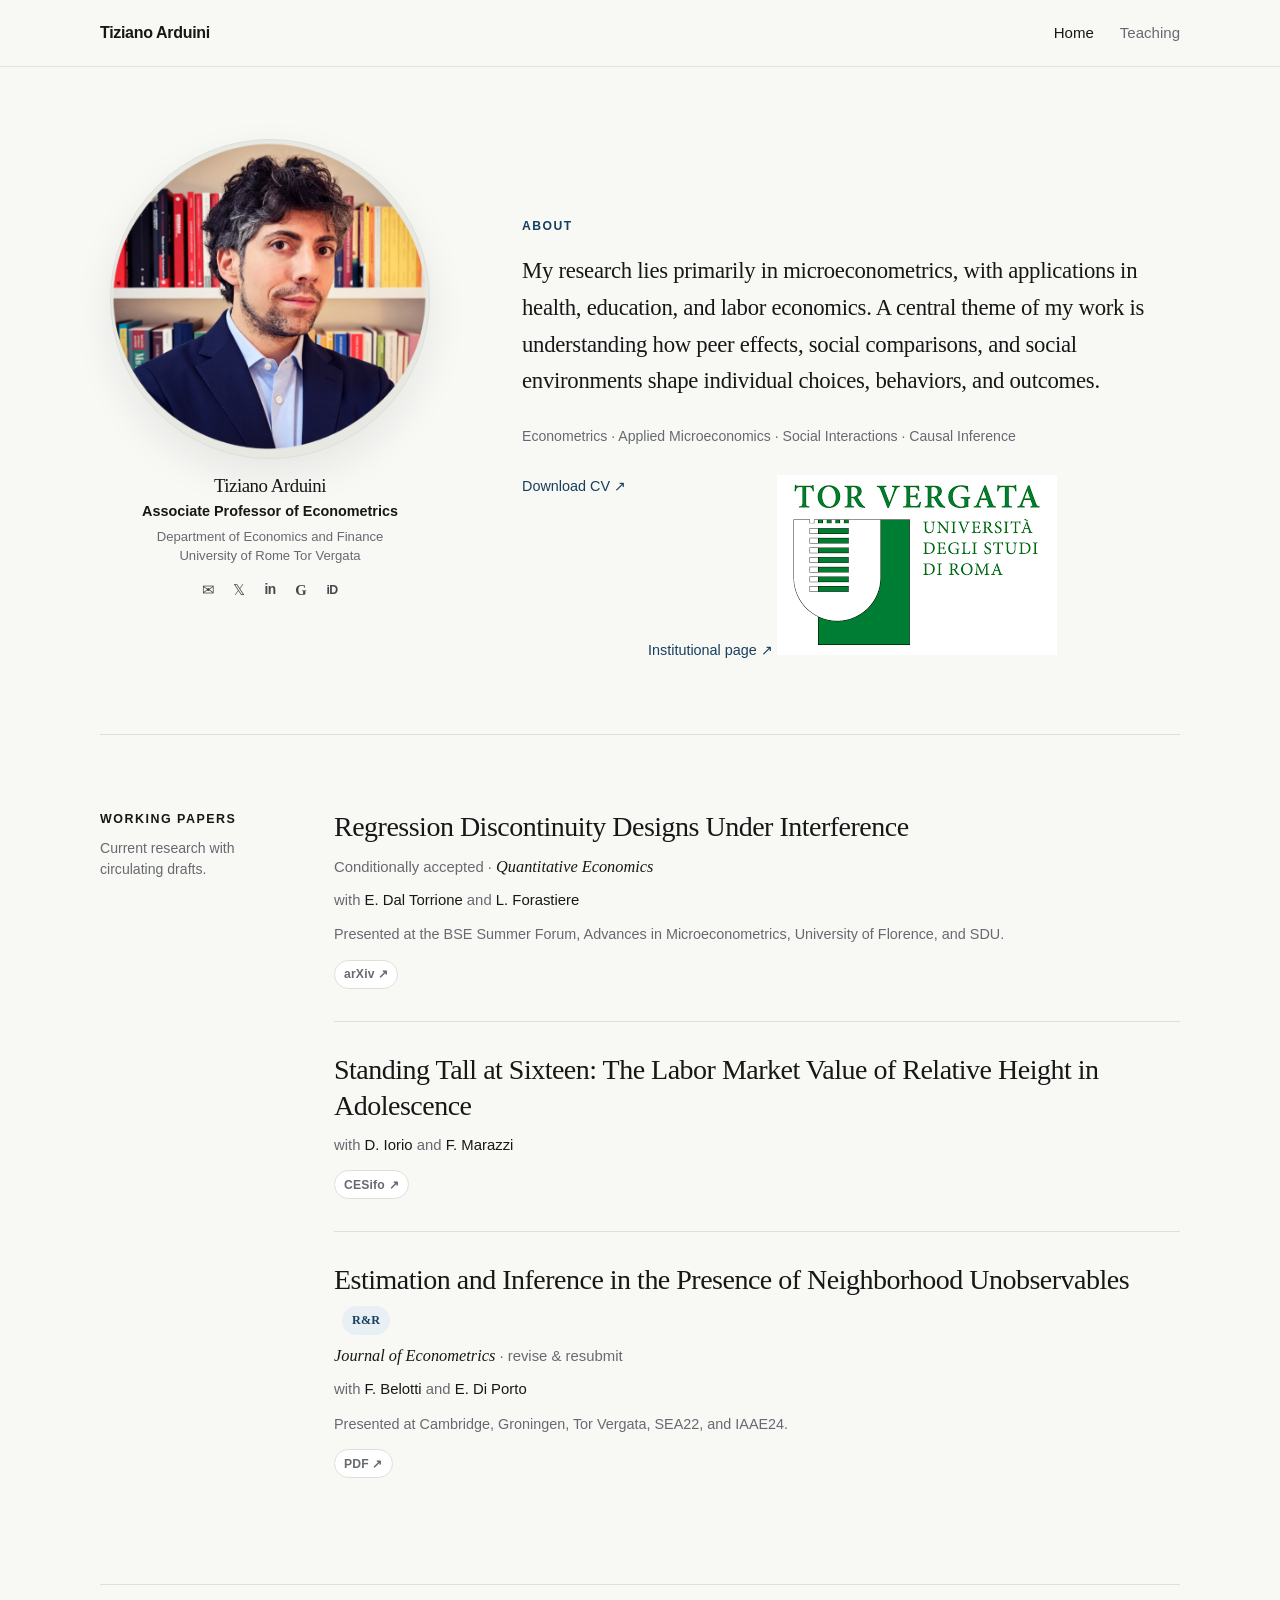
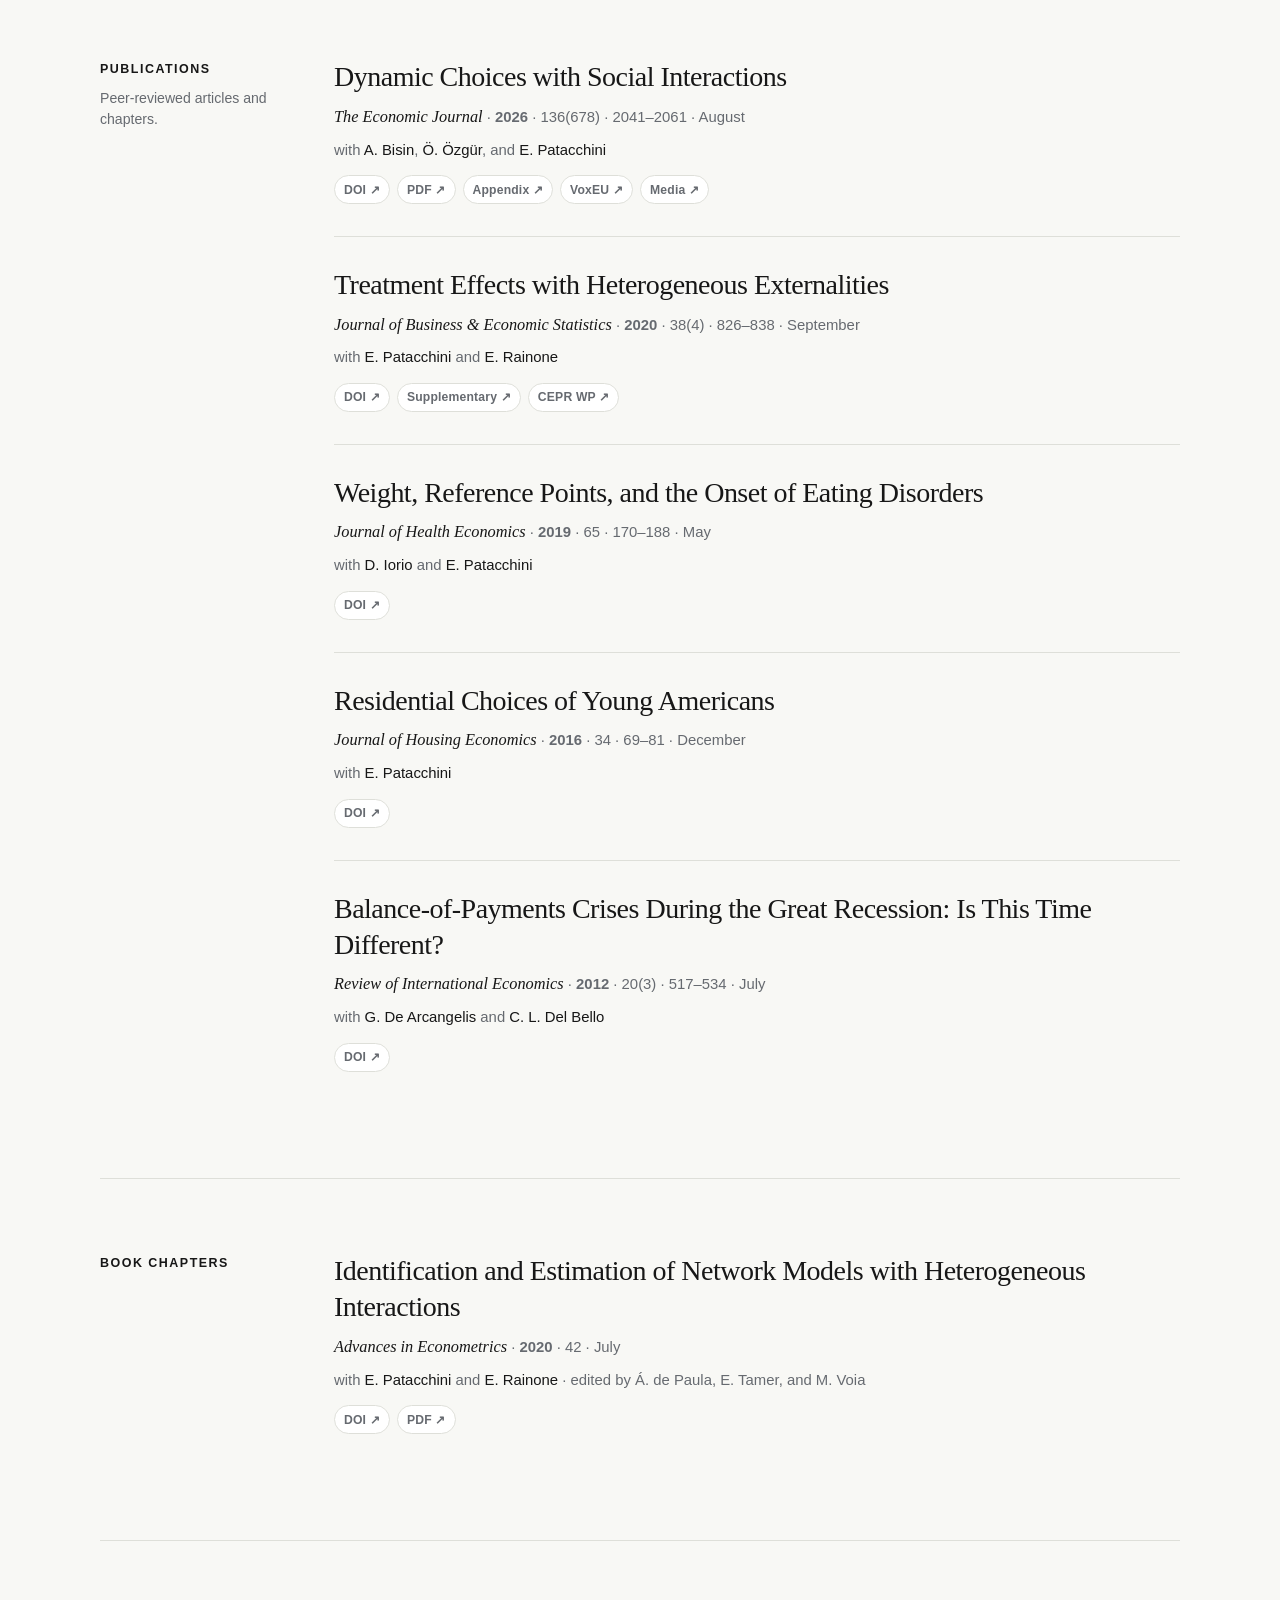
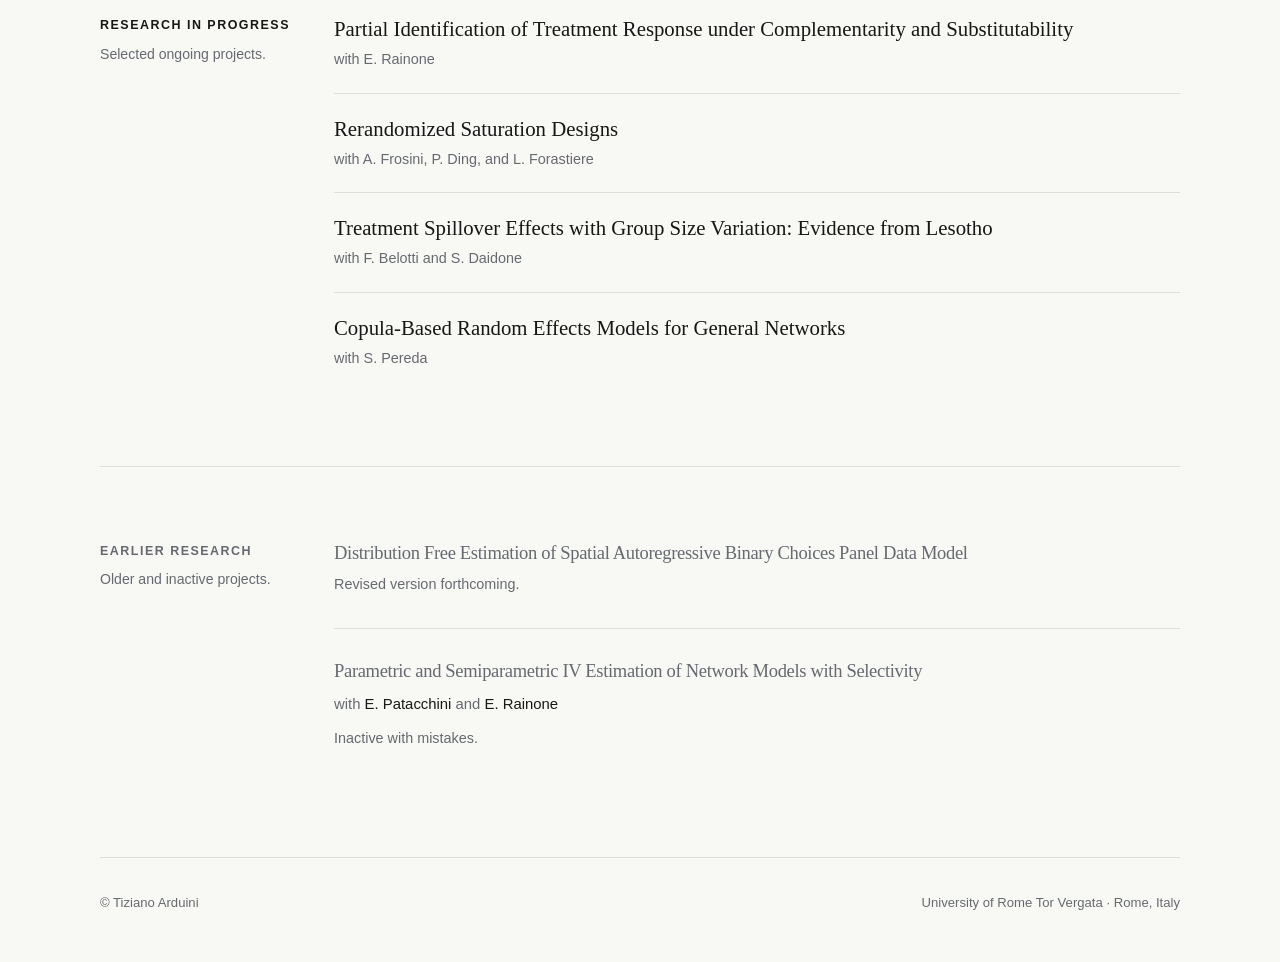
==== commit 65782fc0: "Add files via upload" ====
--- a/index.html
+++ b/index.html
@@ -15,7 +15,7 @@
   <meta property="og:image" content="https://tiziardui.github.io/profile-photo.png">
   <meta name="twitter:card" content="summary">
   <link rel="icon" href="favicon.svg" type="image/svg+xml">
-  <link rel="stylesheet" href="styles.css?v=13">
+  <link rel="stylesheet" href="styles.css?v=12">
   <script type="application/ld+json">
   {
     "@context": "https://schema.org",
@@ -67,10 +67,6 @@
           <a class="social-icon social-scholar" href="https://scholar.google.com/citations?user=-gAz1sMAAAAJ&amp;hl=it" target="_blank" rel="noopener" aria-label="Google Scholar" title="Google Scholar"><span aria-hidden="true">G</span></a>
           <a class="social-icon social-orcid" href="https://orcid.org/0000-0002-2574-7536" target="_blank" rel="noopener" aria-label="ORCID" title="ORCID"><span aria-hidden="true">iD</span></a>
         </div>
-
-        <a class="profile-university-logo" href="https://economia.uniroma2.it/master-science/economics/faculty/628/" target="_blank" rel="noopener" aria-label="University of Rome Tor Vergata institutional page">
-          <img src="torvergata-logo.png" alt="Tor Vergata">
-        </a>
       </aside>
 
       <div class="profile-about">
@@ -78,8 +74,11 @@
         <p class="hero-copy">My research lies primarily in microeconometrics, with applications in health, education, and labor economics. A central theme of my work is understanding how peer effects, social comparisons, and social environments shape individual choices, behaviors, and outcomes.</p>
         <p class="research-fields">Econometrics · Applied Microeconomics · Social Interactions · Causal Inference</p>
         <div class="profile-links" aria-label="Profile links">
-          <a href="https://www.dropbox.com/scl/fi/qhc1tn0ls0emnahwsug9j/cv_Tiziano_Arduini_2026.pdf?rlkey=sfipj09zlc4dytsnv4lsvsa61&amp;dl=0" target="_blank" rel="noopener">Download CV ↗</a>
-          <a href="https://economia.uniroma2.it/master-science/economics/faculty/628/" target="_blank" rel="noopener">Institutional page ↗</a>
+          <a href="https://www.dropbox.com/scl/fi/6tyj6nxunc8t45kfwcxf3/cv_TA24.pdf?dl=0&amp;rlkey=u2o1wqu1ftckrxclslg8iq30j" target="_blank" rel="noopener">Download CV ↗</a>
+          <a class="institutional-link" href="https://economia.uniroma2.it/master-science/economics/faculty/628/" target="_blank" rel="noopener">
+            <span>Institutional page ↗</span>
+            <img src="torvergata-logo.png" alt="Tor Vergata" aria-hidden="true">
+          </a>
         </div>
       </div>
     </section>
@@ -99,42 +98,17 @@
         </article>
 
         <article class="paper">
-          <h3 class="paper-title"><a href="https://www.dropbox.com/scl/fi/ciuf4hgrqe3itzjdidm1q/AIM_oct26.pdf?rlkey=f3bqn1ckwf6ipjolx99m9q7sm&amp;dl=0" target="_blank" rel="noopener">Standing Tall at Sixteen: The Labor Market Value of Relative Height in Adolescence</a></h3>
-          <p class="paper-meta">Submitted</p>
+          <h3 class="paper-title"><a href="https://www.ifo.de/en/cesifo/publications/2026/working-paper/standing-tall-sixteen-labor-market-value-relative-height" target="_blank" rel="noopener">Standing Tall at Sixteen: The Labor Market Value of Relative Height in Adolescence</a></h3>
           <p class="paper-authors">with <a href="https://www.unibo.it/sitoweb/daniela.iorio/en" target="_blank" rel="noopener">D. Iorio</a> and <a href="https://sites.google.com/view/francescamarazzi/home" target="_blank" rel="noopener">F. Marazzi</a></p>
-          <div class="paper-links"><a href="https://www.dropbox.com/scl/fi/ciuf4hgrqe3itzjdidm1q/AIM_oct26.pdf?rlkey=f3bqn1ckwf6ipjolx99m9q7sm&amp;dl=0" target="_blank" rel="noopener">PDF ↗</a><a href="https://www.ifo.de/en/cesifo/publications/2026/working-paper/standing-tall-sixteen-labor-market-value-relative-height" target="_blank" rel="noopener">CESifo ↗</a></div>
-        </article>
-
-        <article class="paper">
-          <h3 class="paper-title"><a href="https://www.dropbox.com/scl/fi/tr5yexhmkhqsdm2c9rjfx/ABD-11.pdf?dl=0&amp;rlkey=7n9vxc4f88mdpufu6oeyw54sm" target="_blank" rel="noopener">Estimation and Inference in the Presence of Neighborhood Unobservables</a></h3>
+          <div class="paper-links"><a href="https://www.ifo.de/en/cesifo/publications/2026/working-paper/standing-tall-sixteen-labor-market-value-relative-height" target="_blank" rel="noopener">CESifo ↗</a></div>
+        </article>
+
+        <article class="paper">
+          <h3 class="paper-title"><a href="https://www.dropbox.com/scl/fi/tr5yexhmkhqsdm2c9rjfx/ABD-11.pdf?dl=0&amp;rlkey=7n9vxc4f88mdpufu6oeyw54sm" target="_blank" rel="noopener">Estimation and Inference in the Presence of Neighborhood Unobservables</a> <span class="status">R&amp;R</span></h3>
+          <p class="paper-meta"><span class="journal">Journal of Econometrics</span> · revise &amp; resubmit</p>
           <p class="paper-authors">with <a href="https://fbelotti.github.io/" target="_blank" rel="noopener">F. Belotti</a> and <a href="https://edoardodiporto.jimdofree.com/" target="_blank" rel="noopener">E. Di Porto</a></p>
           <p class="paper-note">Presented at Cambridge, Groningen, Tor Vergata, SEA22, and IAAE24.</p>
           <div class="paper-links"><a href="https://www.dropbox.com/scl/fi/tr5yexhmkhqsdm2c9rjfx/ABD-11.pdf?dl=0&amp;rlkey=7n9vxc4f88mdpufu6oeyw54sm" target="_blank" rel="noopener">PDF ↗</a></div>
-        </article>
-      </div>
-    </section>
-
-    <section class="section" id="research-in-progress">
-      <aside class="section-kicker">
-        <h2>Research in progress</h2>
-        <p>Selected ongoing projects.</p>
-      </aside>
-      <div class="wip-list">
-        <article class="wip">
-          <h3><a href="https://www.dropbox.com/scl/fi/jxatmqqfhhw8zw6k5jlgv/Partial_Identification_under_Complementarity_and_Substitutability-2.pdf?rlkey=vyomjskh4kojqoptth1h7er0o&amp;dl=0" target="_blank" rel="noopener">Partial Identification of Treatment Response under Complementarity and Substitutability</a></h3>
-          <p>with <a href="https://sites.google.com/site/edoardorainone0/" target="_blank" rel="noopener">E. Rainone</a></p>
-        </article>
-        <article class="wip">
-          <h3>Rerandomized Saturation Designs</h3>
-          <p>with <a href="https://sites.google.com/view/alessiofrosini/" target="_blank" rel="noopener">A. Frosini</a>, <a href="https://sites.google.com/site/pengdingpku/" target="_blank" rel="noopener">P. Ding</a>, and <a href="https://ysph.yale.edu/profile/laura-forastiere/" target="_blank" rel="noopener">L. Forastiere</a></p>
-        </article>
-        <article class="wip">
-          <h3>Treatment Spillover Effects with Group Size Variation: Evidence from Lesotho</h3>
-          <p>with <a href="https://fbelotti.github.io/" target="_blank" rel="noopener">F. Belotti</a> and <a href="https://sites.google.com/view/silviodaidone/home" target="_blank" rel="noopener">S. Daidone</a></p>
-        </article>
-        <article class="wip">
-          <h3>Copula-Based Random Effects Models for General Networks</h3>
-          <p>with <a href="https://sites.google.com/site/santiagopereda/home?authuser=0" target="_blank" rel="noopener">S. Pereda</a></p>
         </article>
       </div>
     </section>
@@ -170,39 +144,63 @@
         </article>
 
         <article class="paper">
+          <h3 class="paper-title"><a href="https://www.sciencedirect.com/science/article/pii/S0167629618307094?via%3Dihub" target="_blank" rel="noopener">Weight, Reference Points, and the Onset of Eating Disorders</a></h3>
+          <p class="paper-meta"><span class="journal">Journal of Health Economics</span> · <strong>2019</strong> · 65 · 170–188 · May</p>
+          <p class="paper-authors">with <a href="https://www.unibo.it/sitoweb/daniela.iorio/en" target="_blank" rel="noopener">D. Iorio</a> and <a href="https://patacchini.economics.cornell.edu/index.html" target="_blank" rel="noopener">E. Patacchini</a></p>
+          <div class="paper-links"><a href="https://doi.org/10.1016/j.jhealeco.2019.03.004" target="_blank" rel="noopener">DOI ↗</a></div>
+        </article>
+
+        <article class="paper">
+          <h3 class="paper-title"><a href="https://doi.org/10.1016/j.jhe.2016.08.003" target="_blank" rel="noopener">Residential Choices of Young Americans</a></h3>
+          <p class="paper-meta"><span class="journal">Journal of Housing Economics</span> · <strong>2016</strong> · 34 · 69–81 · December</p>
+          <p class="paper-authors">with <a href="https://patacchini.economics.cornell.edu/index.html" target="_blank" rel="noopener">E. Patacchini</a></p>
+          <div class="paper-links"><a href="https://doi.org/10.1016/j.jhe.2016.08.003" target="_blank" rel="noopener">DOI ↗</a></div>
+        </article>
+
+        <article class="paper">
+          <h3 class="paper-title"><a href="https://doi.org/10.1111/j.1467-9396.2012.01036.x" target="_blank" rel="noopener">Balance-of-Payments Crises During the Great Recession: Is This Time Different?</a></h3>
+          <p class="paper-meta"><span class="journal">Review of International Economics</span> · <strong>2012</strong> · 20(3) · 517–534 · July</p>
+          <p class="paper-authors">with <a href="https://sites.google.com/a/uniroma1.it/giuseppedearcangelis-eng/home" target="_blank" rel="noopener">G. De Arcangelis</a> and <a href="https://sites.google.com/site/cldelbello/home" target="_blank" rel="noopener">C. L. Del Bello</a></p>
+          <div class="paper-links"><a href="https://doi.org/10.1111/j.1467-9396.2012.01036.x" target="_blank" rel="noopener">DOI ↗</a></div>
+        </article>
+      </div>
+    </section>
+
+    <section class="section" id="book-chapters">
+      <aside class="section-kicker">
+        <h2>Book Chapters</h2>
+      </aside>
+      <div class="paper-list">
+        <article class="paper">
           <h3 class="paper-title"><a href="https://www.dropbox.com/s/99vra2utzs28x1h/APR_ADV_ECT_apr20.pdf?dl=0" target="_blank" rel="noopener">Identification and Estimation of Network Models with Heterogeneous Interactions</a></h3>
           <p class="paper-meta"><span class="journal">Advances in Econometrics</span> · <strong>2020</strong> · 42 · July</p>
           <p class="paper-authors">with <a href="https://patacchini.economics.cornell.edu/index.html" target="_blank" rel="noopener">E. Patacchini</a> and <a href="https://sites.google.com/site/edoardorainone0/" target="_blank" rel="noopener">E. Rainone</a> · edited by Á. de Paula, E. Tamer, and M. Voia</p>
           <div class="paper-links"><a href="https://doi.org/10.1108/S0731-905320200000042006" target="_blank" rel="noopener">DOI ↗</a><a href="https://www.dropbox.com/s/99vra2utzs28x1h/APR_ADV_ECT_apr20.pdf?dl=0" target="_blank" rel="noopener">PDF ↗</a></div>
         </article>
-
-        <article class="paper">
-          <h3 class="paper-title"><a href="https://www.sciencedirect.com/science/article/pii/S0167629618307094?via%3Dihub" target="_blank" rel="noopener">Weight, Reference Points, and the Onset of Eating Disorders</a></h3>
-          <p class="paper-meta"><span class="journal">Journal of Health Economics</span> · <strong>2019</strong> · 65 · 170–188 · May</p>
-          <p class="paper-authors">with <a href="https://www.unibo.it/sitoweb/daniela.iorio/en" target="_blank" rel="noopener">D. Iorio</a> and <a href="https://patacchini.economics.cornell.edu/index.html" target="_blank" rel="noopener">E. Patacchini</a></p>
-          <div class="paper-links"><a href="https://doi.org/10.1016/j.jhealeco.2019.03.004" target="_blank" rel="noopener">DOI ↗</a></div>
-        </article>
-
-        <article class="paper">
-          <h3 class="paper-title"><a href="https://doi.org/10.1016/j.jhe.2016.08.003" target="_blank" rel="noopener">Residential Choices of Young Americans</a></h3>
-          <p class="paper-meta"><span class="journal">Journal of Housing Economics</span> · <strong>2016</strong> · 34 · 69–81 · December</p>
-          <p class="paper-authors">with <a href="https://patacchini.economics.cornell.edu/index.html" target="_blank" rel="noopener">E. Patacchini</a></p>
-          <div class="paper-links"><a href="https://doi.org/10.1016/j.jhe.2016.08.003" target="_blank" rel="noopener">DOI ↗</a></div>
-        </article>
-      </div>
-    </section>
-
-    <section class="section" id="earlier-publications">
-      <aside class="section-kicker">
-        <h2>Earlier Publications</h2>
-        <p>Earlier peer-reviewed work.</p>
-      </aside>
-      <div class="paper-list">
-        <article class="paper">
-          <h3 class="paper-title"><a href="https://doi.org/10.1111/j.1467-9396.2012.01036.x" target="_blank" rel="noopener">Balance-of-Payments Crises During the Great Recession: Is This Time Different?</a></h3>
-          <p class="paper-meta"><span class="journal">Review of International Economics</span> · <strong>2012</strong> · 20(3) · 517–534 · July</p>
-          <p class="paper-authors">with <a href="https://sites.google.com/a/uniroma1.it/giuseppedearcangelis-eng/home" target="_blank" rel="noopener">G. De Arcangelis</a> and <a href="https://sites.google.com/site/cldelbello/home" target="_blank" rel="noopener">C. L. Del Bello</a></p>
-          <div class="paper-links"><a href="https://doi.org/10.1111/j.1467-9396.2012.01036.x" target="_blank" rel="noopener">DOI ↗</a></div>
+      </div>
+    </section>
+
+    <section class="section" id="research-in-progress">
+      <aside class="section-kicker">
+        <h2>Research in progress</h2>
+        <p>Selected ongoing projects.</p>
+      </aside>
+      <div class="wip-list">
+        <article class="wip">
+          <h3><a href="https://www.dropbox.com/scl/fi/jxatmqqfhhw8zw6k5jlgv/Partial_Identification_under_Complementarity_and_Substitutability-2.pdf?rlkey=vyomjskh4kojqoptth1h7er0o&amp;dl=0" target="_blank" rel="noopener">Partial Identification of Treatment Response under Complementarity and Substitutability</a></h3>
+          <p>with <a href="https://sites.google.com/site/edoardorainone0/" target="_blank" rel="noopener">E. Rainone</a></p>
+        </article>
+        <article class="wip">
+          <h3>Rerandomized Saturation Designs</h3>
+          <p>with <a href="https://sites.google.com/view/alessiofrosini/" target="_blank" rel="noopener">A. Frosini</a>, <a href="https://sites.google.com/site/pengdingpku/" target="_blank" rel="noopener">P. Ding</a>, and <a href="https://ysph.yale.edu/profile/laura-forastiere/" target="_blank" rel="noopener">L. Forastiere</a></p>
+        </article>
+        <article class="wip">
+          <h3>Treatment Spillover Effects with Group Size Variation: Evidence from Lesotho</h3>
+          <p>with <a href="https://fbelotti.github.io/" target="_blank" rel="noopener">F. Belotti</a> and <a href="https://sites.google.com/view/silviodaidone/home" target="_blank" rel="noopener">S. Daidone</a></p>
+        </article>
+        <article class="wip">
+          <h3>Copula-Based Random Effects Models for General Networks</h3>
+          <p>with <a href="https://sites.google.com/site/santiagopereda/home?authuser=0" target="_blank" rel="noopener">S. Pereda</a></p>
         </article>
       </div>
     </section>
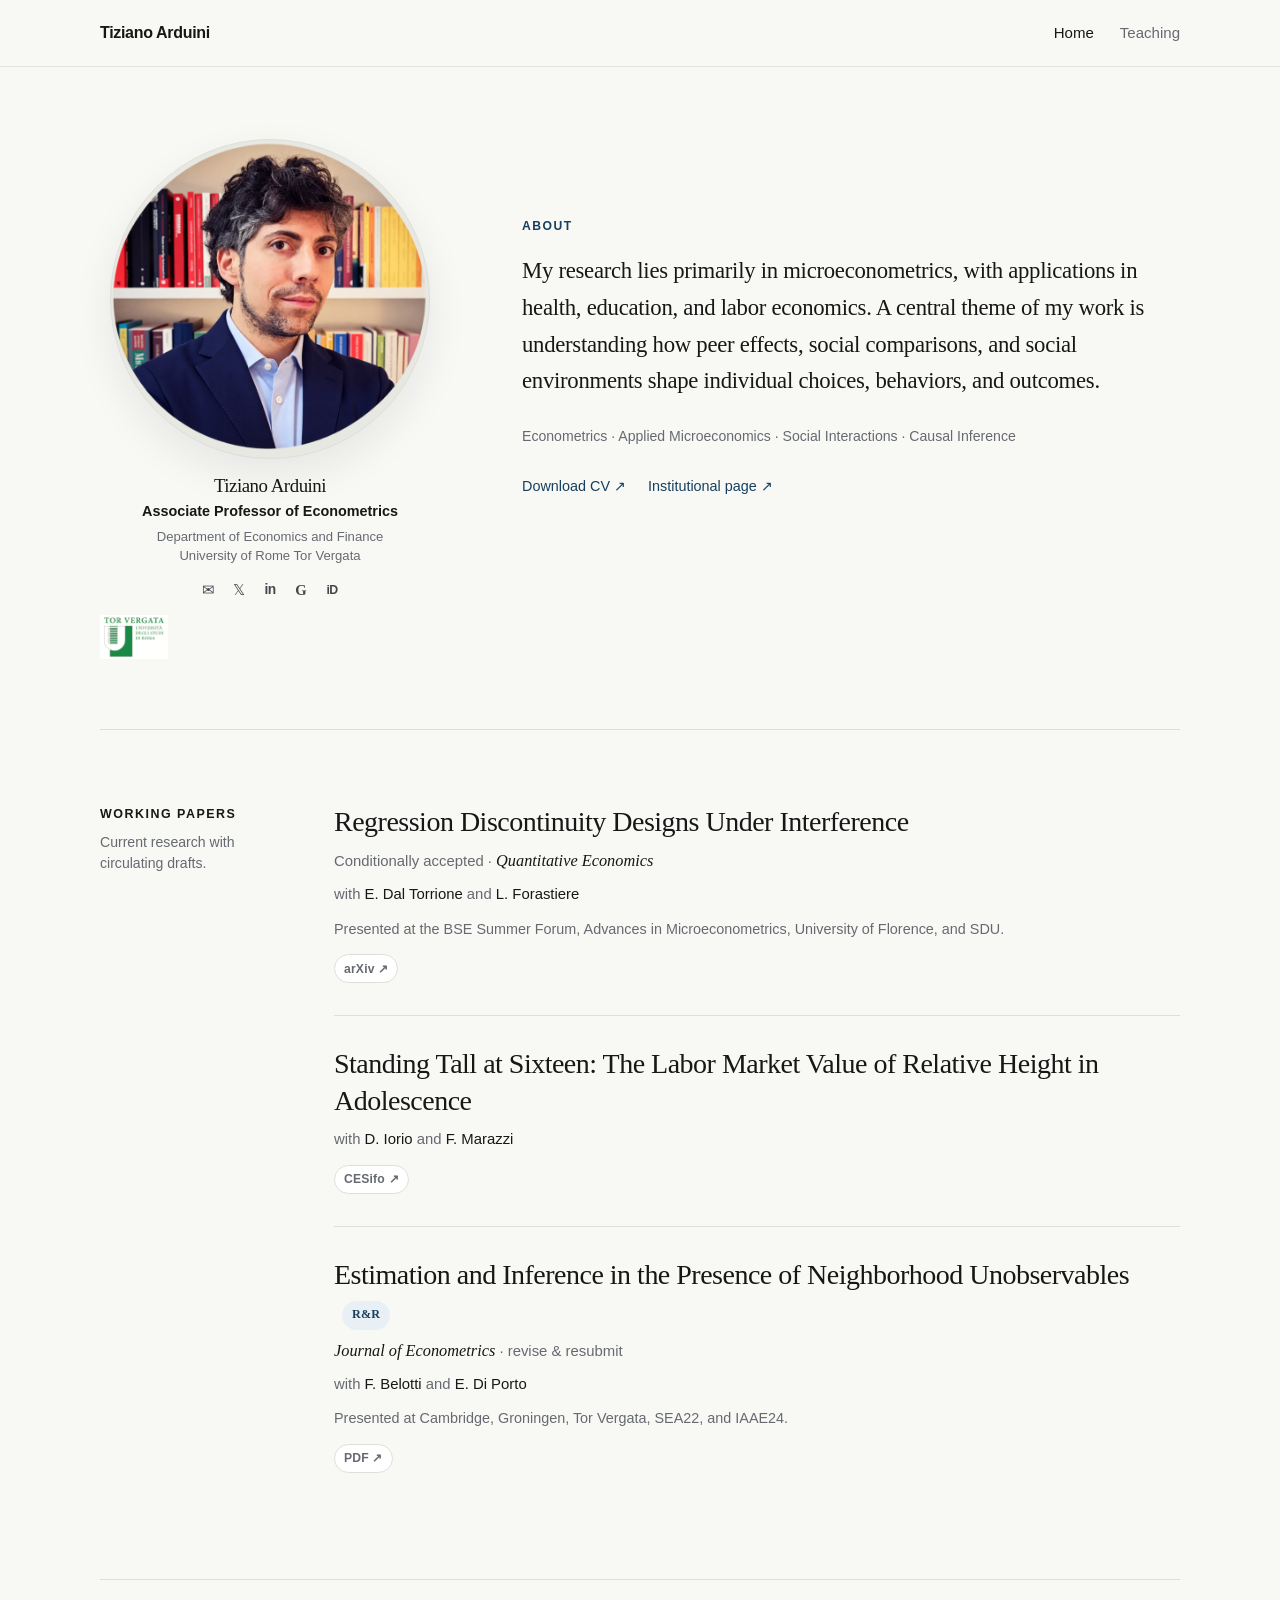
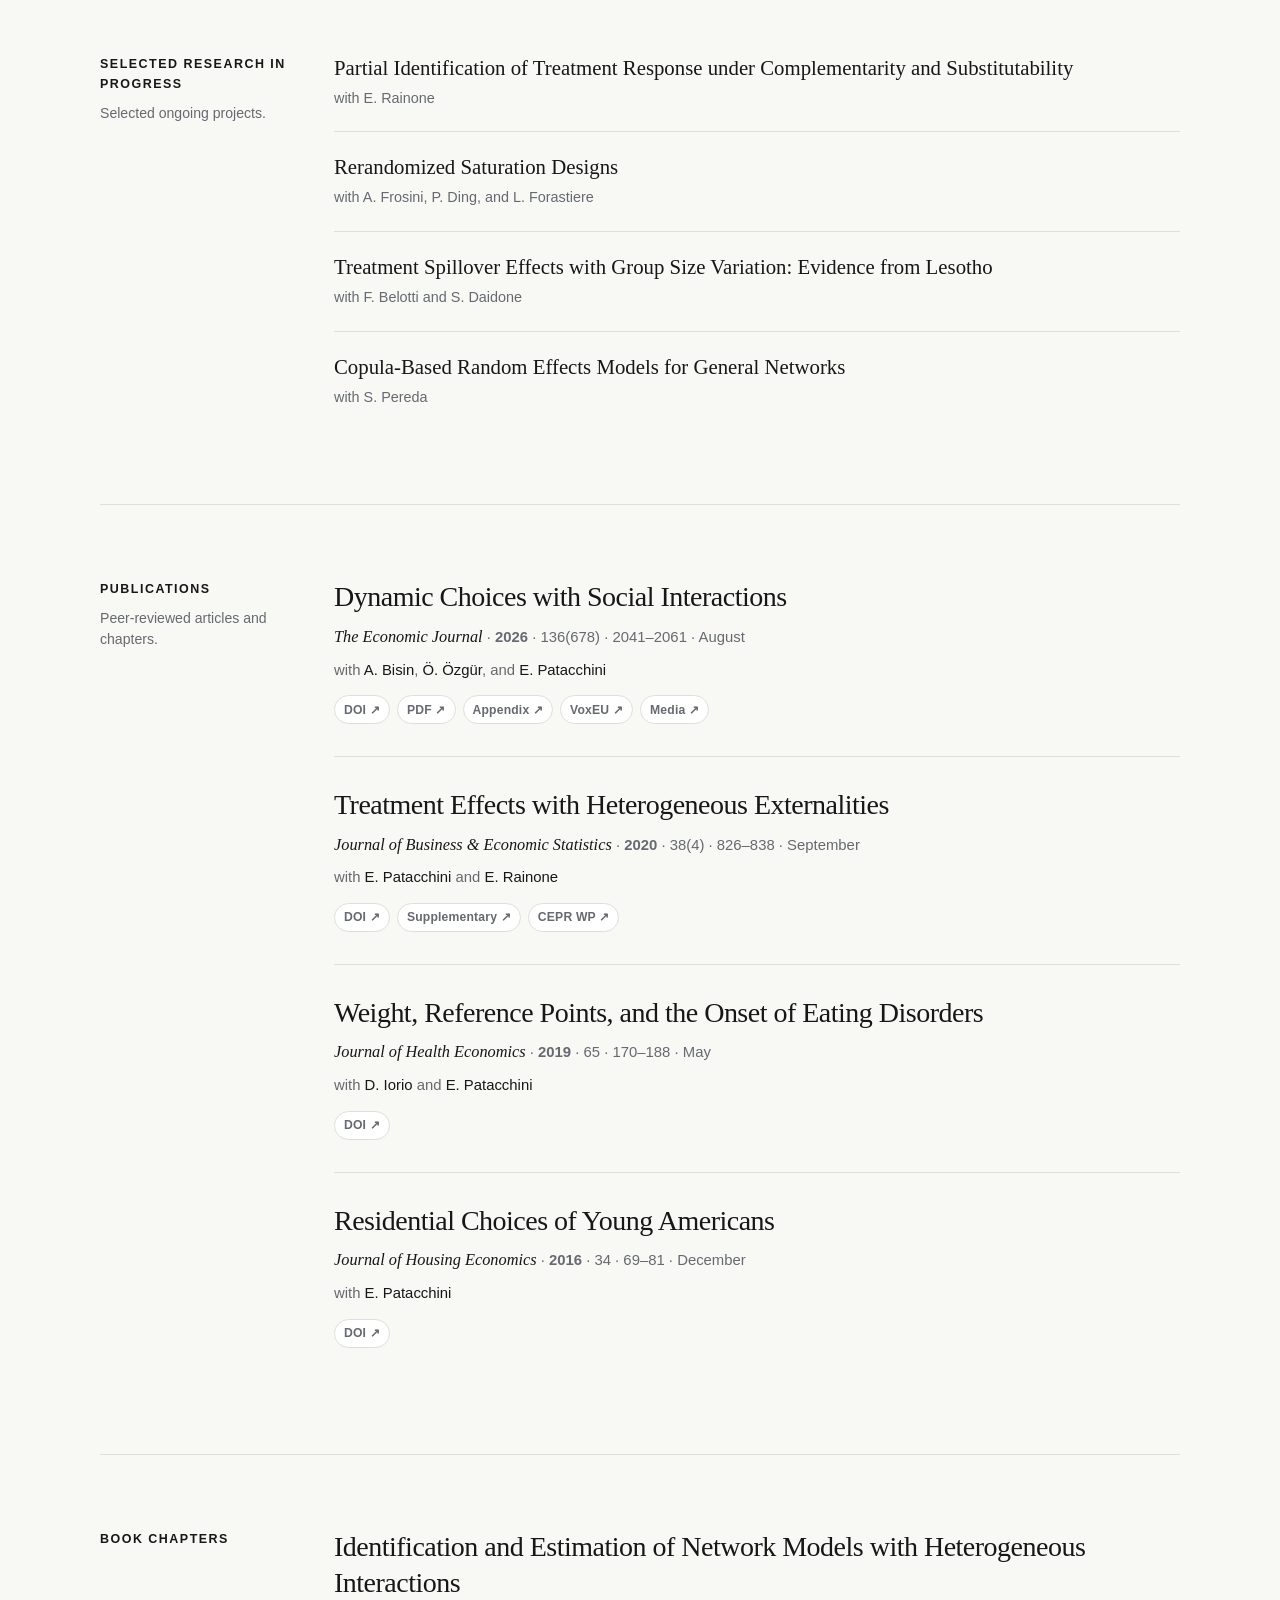
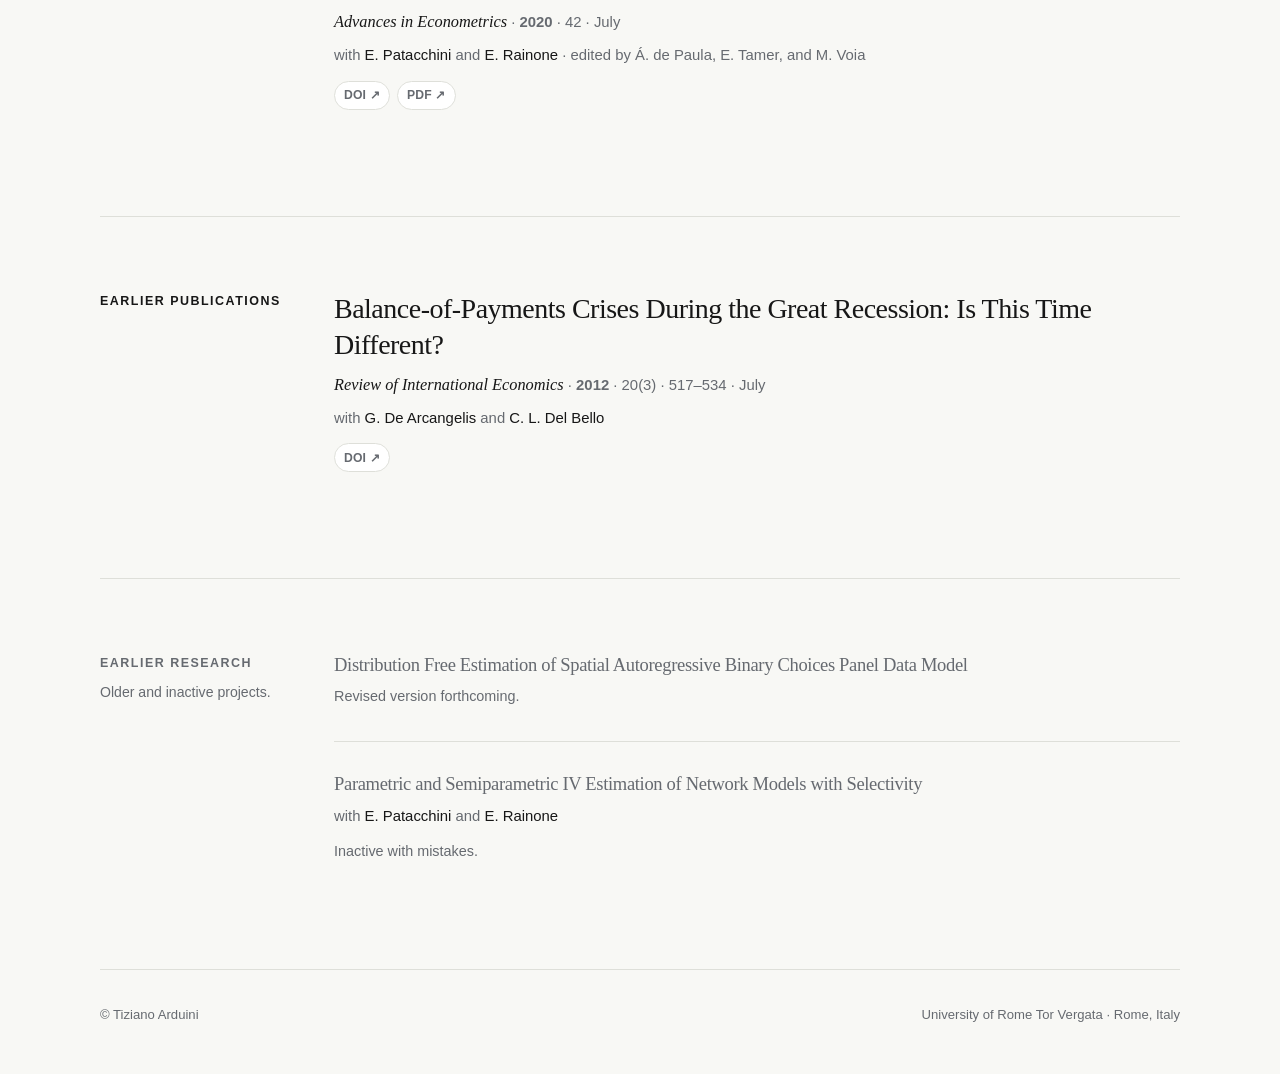
==== commit f64bab12: "Add files via upload" ====
--- a/index.html
+++ b/index.html
@@ -67,6 +67,10 @@
           <a class="social-icon social-scholar" href="https://scholar.google.com/citations?user=-gAz1sMAAAAJ&amp;hl=it" target="_blank" rel="noopener" aria-label="Google Scholar" title="Google Scholar"><span aria-hidden="true">G</span></a>
           <a class="social-icon social-orcid" href="https://orcid.org/0000-0002-2574-7536" target="_blank" rel="noopener" aria-label="ORCID" title="ORCID"><span aria-hidden="true">iD</span></a>
         </div>
+
+        <a class="profile-university-logo" href="https://economia.uniroma2.it/master-science/economics/faculty/628/" target="_blank" rel="noopener" aria-label="University of Rome Tor Vergata institutional page" style="display:block;align-self:flex-start;margin-top:15px;">
+          <img src="torvergata-logo.png" alt="Tor Vergata" style="display:block;width:68px;height:auto;">
+        </a>
       </aside>
 
       <div class="profile-about">
@@ -75,10 +79,7 @@
         <p class="research-fields">Econometrics · Applied Microeconomics · Social Interactions · Causal Inference</p>
         <div class="profile-links" aria-label="Profile links">
           <a href="https://www.dropbox.com/scl/fi/6tyj6nxunc8t45kfwcxf3/cv_TA24.pdf?dl=0&amp;rlkey=u2o1wqu1ftckrxclslg8iq30j" target="_blank" rel="noopener">Download CV ↗</a>
-          <a class="institutional-link" href="https://economia.uniroma2.it/master-science/economics/faculty/628/" target="_blank" rel="noopener">
-            <span>Institutional page ↗</span>
-            <img src="torvergata-logo.png" alt="Tor Vergata" aria-hidden="true">
-          </a>
+          <a href="https://economia.uniroma2.it/master-science/economics/faculty/628/" target="_blank" rel="noopener">Institutional page ↗</a>
         </div>
       </div>
     </section>
@@ -109,6 +110,31 @@
           <p class="paper-authors">with <a href="https://fbelotti.github.io/" target="_blank" rel="noopener">F. Belotti</a> and <a href="https://edoardodiporto.jimdofree.com/" target="_blank" rel="noopener">E. Di Porto</a></p>
           <p class="paper-note">Presented at Cambridge, Groningen, Tor Vergata, SEA22, and IAAE24.</p>
           <div class="paper-links"><a href="https://www.dropbox.com/scl/fi/tr5yexhmkhqsdm2c9rjfx/ABD-11.pdf?dl=0&amp;rlkey=7n9vxc4f88mdpufu6oeyw54sm" target="_blank" rel="noopener">PDF ↗</a></div>
+        </article>
+      </div>
+    </section>
+
+    <section class="section" id="research-in-progress">
+      <aside class="section-kicker">
+        <h2>Selected Research in Progress</h2>
+        <p>Selected ongoing projects.</p>
+      </aside>
+      <div class="wip-list">
+        <article class="wip">
+          <h3><a href="https://www.dropbox.com/scl/fi/jxatmqqfhhw8zw6k5jlgv/Partial_Identification_under_Complementarity_and_Substitutability-2.pdf?rlkey=vyomjskh4kojqoptth1h7er0o&amp;dl=0" target="_blank" rel="noopener">Partial Identification of Treatment Response under Complementarity and Substitutability</a></h3>
+          <p>with <a href="https://sites.google.com/site/edoardorainone0/" target="_blank" rel="noopener">E. Rainone</a></p>
+        </article>
+        <article class="wip">
+          <h3>Rerandomized Saturation Designs</h3>
+          <p>with <a href="https://sites.google.com/view/alessiofrosini/" target="_blank" rel="noopener">A. Frosini</a>, <a href="https://sites.google.com/site/pengdingpku/" target="_blank" rel="noopener">P. Ding</a>, and <a href="https://ysph.yale.edu/profile/laura-forastiere/" target="_blank" rel="noopener">L. Forastiere</a></p>
+        </article>
+        <article class="wip">
+          <h3>Treatment Spillover Effects with Group Size Variation: Evidence from Lesotho</h3>
+          <p>with <a href="https://fbelotti.github.io/" target="_blank" rel="noopener">F. Belotti</a> and <a href="https://sites.google.com/view/silviodaidone/home" target="_blank" rel="noopener">S. Daidone</a></p>
+        </article>
+        <article class="wip">
+          <h3>Copula-Based Random Effects Models for General Networks</h3>
+          <p>with <a href="https://sites.google.com/site/santiagopereda/home?authuser=0" target="_blank" rel="noopener">S. Pereda</a></p>
         </article>
       </div>
     </section>
@@ -157,50 +183,33 @@
           <div class="paper-links"><a href="https://doi.org/10.1016/j.jhe.2016.08.003" target="_blank" rel="noopener">DOI ↗</a></div>
         </article>
 
+      </div>
+    </section>
+
+    <section class="section" id="book-chapters">
+      <aside class="section-kicker">
+        <h2>Book Chapters</h2>
+      </aside>
+      <div class="paper-list">
+        <article class="paper">
+          <h3 class="paper-title"><a href="https://www.dropbox.com/s/99vra2utzs28x1h/APR_ADV_ECT_apr20.pdf?dl=0" target="_blank" rel="noopener">Identification and Estimation of Network Models with Heterogeneous Interactions</a></h3>
+          <p class="paper-meta"><span class="journal">Advances in Econometrics</span> · <strong>2020</strong> · 42 · July</p>
+          <p class="paper-authors">with <a href="https://patacchini.economics.cornell.edu/index.html" target="_blank" rel="noopener">E. Patacchini</a> and <a href="https://sites.google.com/site/edoardorainone0/" target="_blank" rel="noopener">E. Rainone</a> · edited by Á. de Paula, E. Tamer, and M. Voia</p>
+          <div class="paper-links"><a href="https://doi.org/10.1108/S0731-905320200000042006" target="_blank" rel="noopener">DOI ↗</a><a href="https://www.dropbox.com/s/99vra2utzs28x1h/APR_ADV_ECT_apr20.pdf?dl=0" target="_blank" rel="noopener">PDF ↗</a></div>
+        </article>
+      </div>
+    </section>
+
+    <section class="section" id="earlier-publications">
+      <aside class="section-kicker">
+        <h2>Earlier Publications</h2>
+      </aside>
+      <div class="paper-list">
         <article class="paper">
           <h3 class="paper-title"><a href="https://doi.org/10.1111/j.1467-9396.2012.01036.x" target="_blank" rel="noopener">Balance-of-Payments Crises During the Great Recession: Is This Time Different?</a></h3>
           <p class="paper-meta"><span class="journal">Review of International Economics</span> · <strong>2012</strong> · 20(3) · 517–534 · July</p>
           <p class="paper-authors">with <a href="https://sites.google.com/a/uniroma1.it/giuseppedearcangelis-eng/home" target="_blank" rel="noopener">G. De Arcangelis</a> and <a href="https://sites.google.com/site/cldelbello/home" target="_blank" rel="noopener">C. L. Del Bello</a></p>
           <div class="paper-links"><a href="https://doi.org/10.1111/j.1467-9396.2012.01036.x" target="_blank" rel="noopener">DOI ↗</a></div>
-        </article>
-      </div>
-    </section>
-
-    <section class="section" id="book-chapters">
-      <aside class="section-kicker">
-        <h2>Book Chapters</h2>
-      </aside>
-      <div class="paper-list">
-        <article class="paper">
-          <h3 class="paper-title"><a href="https://www.dropbox.com/s/99vra2utzs28x1h/APR_ADV_ECT_apr20.pdf?dl=0" target="_blank" rel="noopener">Identification and Estimation of Network Models with Heterogeneous Interactions</a></h3>
-          <p class="paper-meta"><span class="journal">Advances in Econometrics</span> · <strong>2020</strong> · 42 · July</p>
-          <p class="paper-authors">with <a href="https://patacchini.economics.cornell.edu/index.html" target="_blank" rel="noopener">E. Patacchini</a> and <a href="https://sites.google.com/site/edoardorainone0/" target="_blank" rel="noopener">E. Rainone</a> · edited by Á. de Paula, E. Tamer, and M. Voia</p>
-          <div class="paper-links"><a href="https://doi.org/10.1108/S0731-905320200000042006" target="_blank" rel="noopener">DOI ↗</a><a href="https://www.dropbox.com/s/99vra2utzs28x1h/APR_ADV_ECT_apr20.pdf?dl=0" target="_blank" rel="noopener">PDF ↗</a></div>
-        </article>
-      </div>
-    </section>
-
-    <section class="section" id="research-in-progress">
-      <aside class="section-kicker">
-        <h2>Research in progress</h2>
-        <p>Selected ongoing projects.</p>
-      </aside>
-      <div class="wip-list">
-        <article class="wip">
-          <h3><a href="https://www.dropbox.com/scl/fi/jxatmqqfhhw8zw6k5jlgv/Partial_Identification_under_Complementarity_and_Substitutability-2.pdf?rlkey=vyomjskh4kojqoptth1h7er0o&amp;dl=0" target="_blank" rel="noopener">Partial Identification of Treatment Response under Complementarity and Substitutability</a></h3>
-          <p>with <a href="https://sites.google.com/site/edoardorainone0/" target="_blank" rel="noopener">E. Rainone</a></p>
-        </article>
-        <article class="wip">
-          <h3>Rerandomized Saturation Designs</h3>
-          <p>with <a href="https://sites.google.com/view/alessiofrosini/" target="_blank" rel="noopener">A. Frosini</a>, <a href="https://sites.google.com/site/pengdingpku/" target="_blank" rel="noopener">P. Ding</a>, and <a href="https://ysph.yale.edu/profile/laura-forastiere/" target="_blank" rel="noopener">L. Forastiere</a></p>
-        </article>
-        <article class="wip">
-          <h3>Treatment Spillover Effects with Group Size Variation: Evidence from Lesotho</h3>
-          <p>with <a href="https://fbelotti.github.io/" target="_blank" rel="noopener">F. Belotti</a> and <a href="https://sites.google.com/view/silviodaidone/home" target="_blank" rel="noopener">S. Daidone</a></p>
-        </article>
-        <article class="wip">
-          <h3>Copula-Based Random Effects Models for General Networks</h3>
-          <p>with <a href="https://sites.google.com/site/santiagopereda/home?authuser=0" target="_blank" rel="noopener">S. Pereda</a></p>
         </article>
       </div>
     </section>
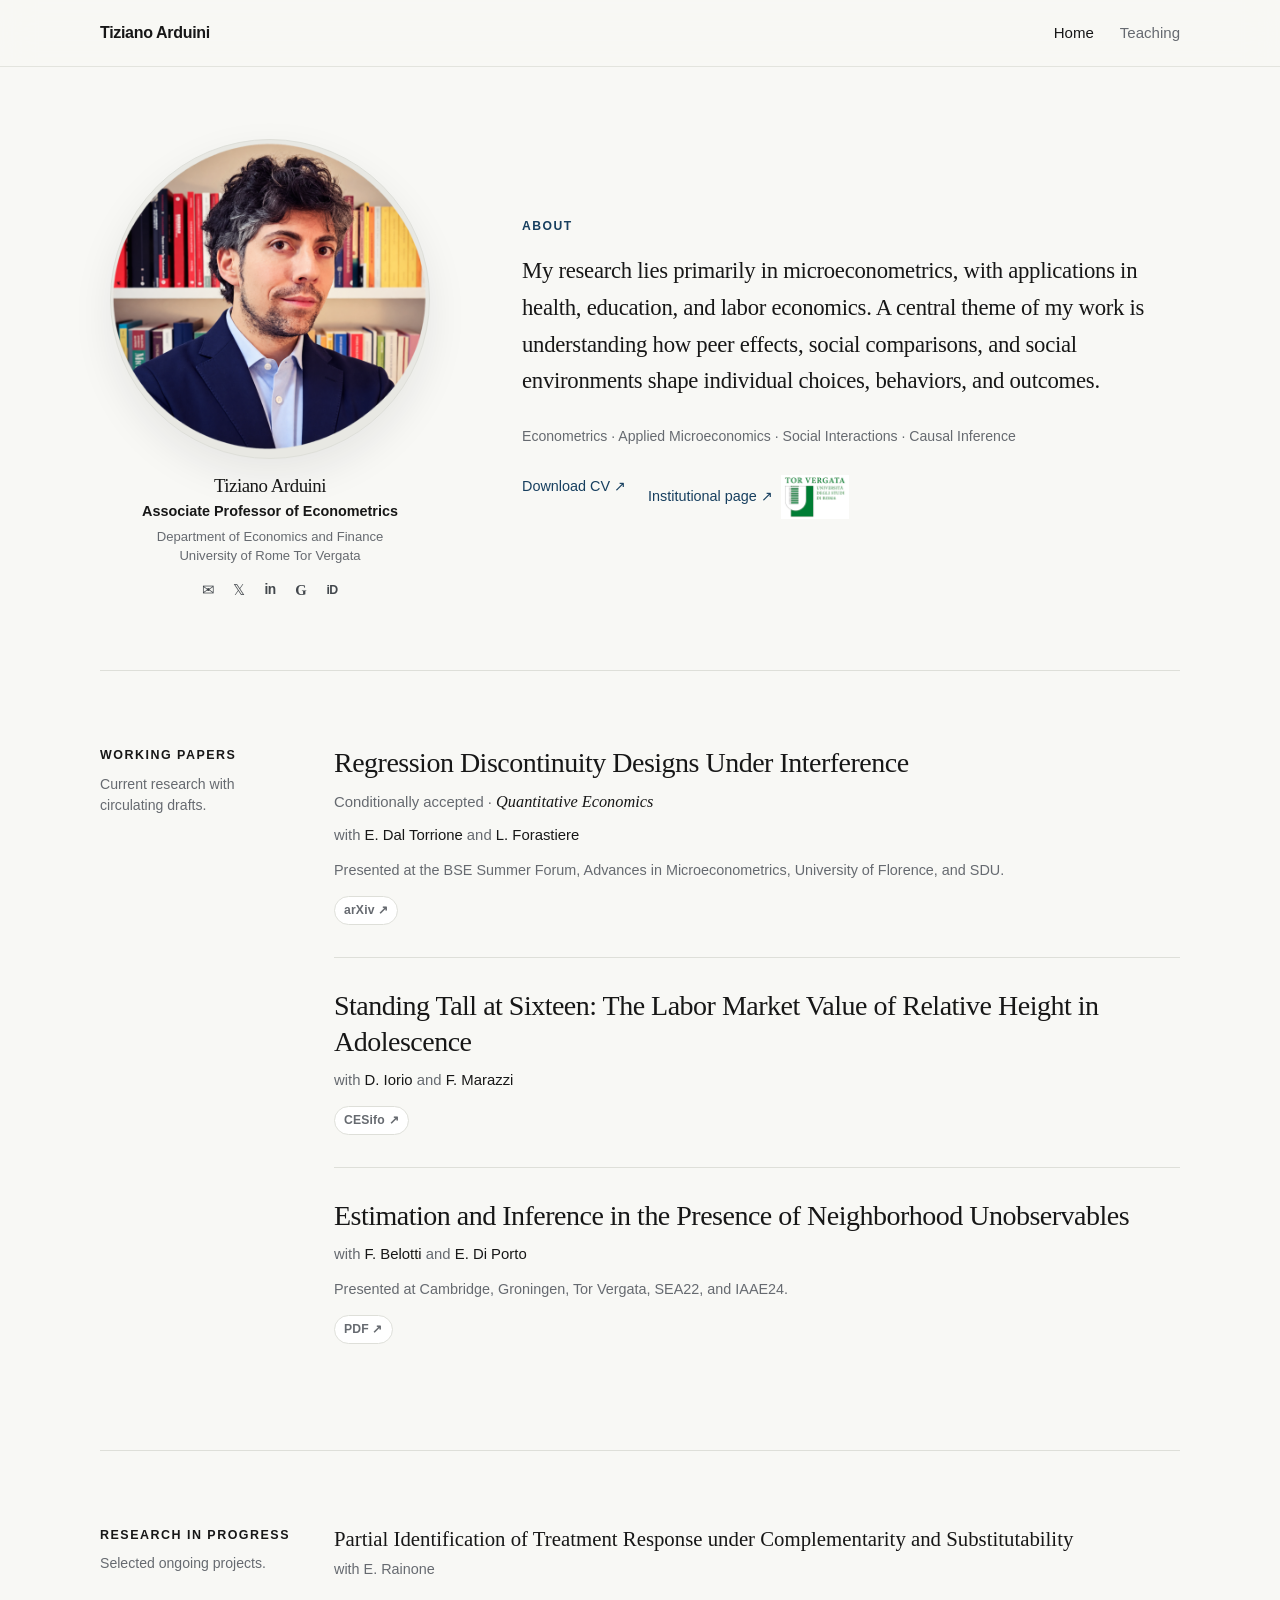
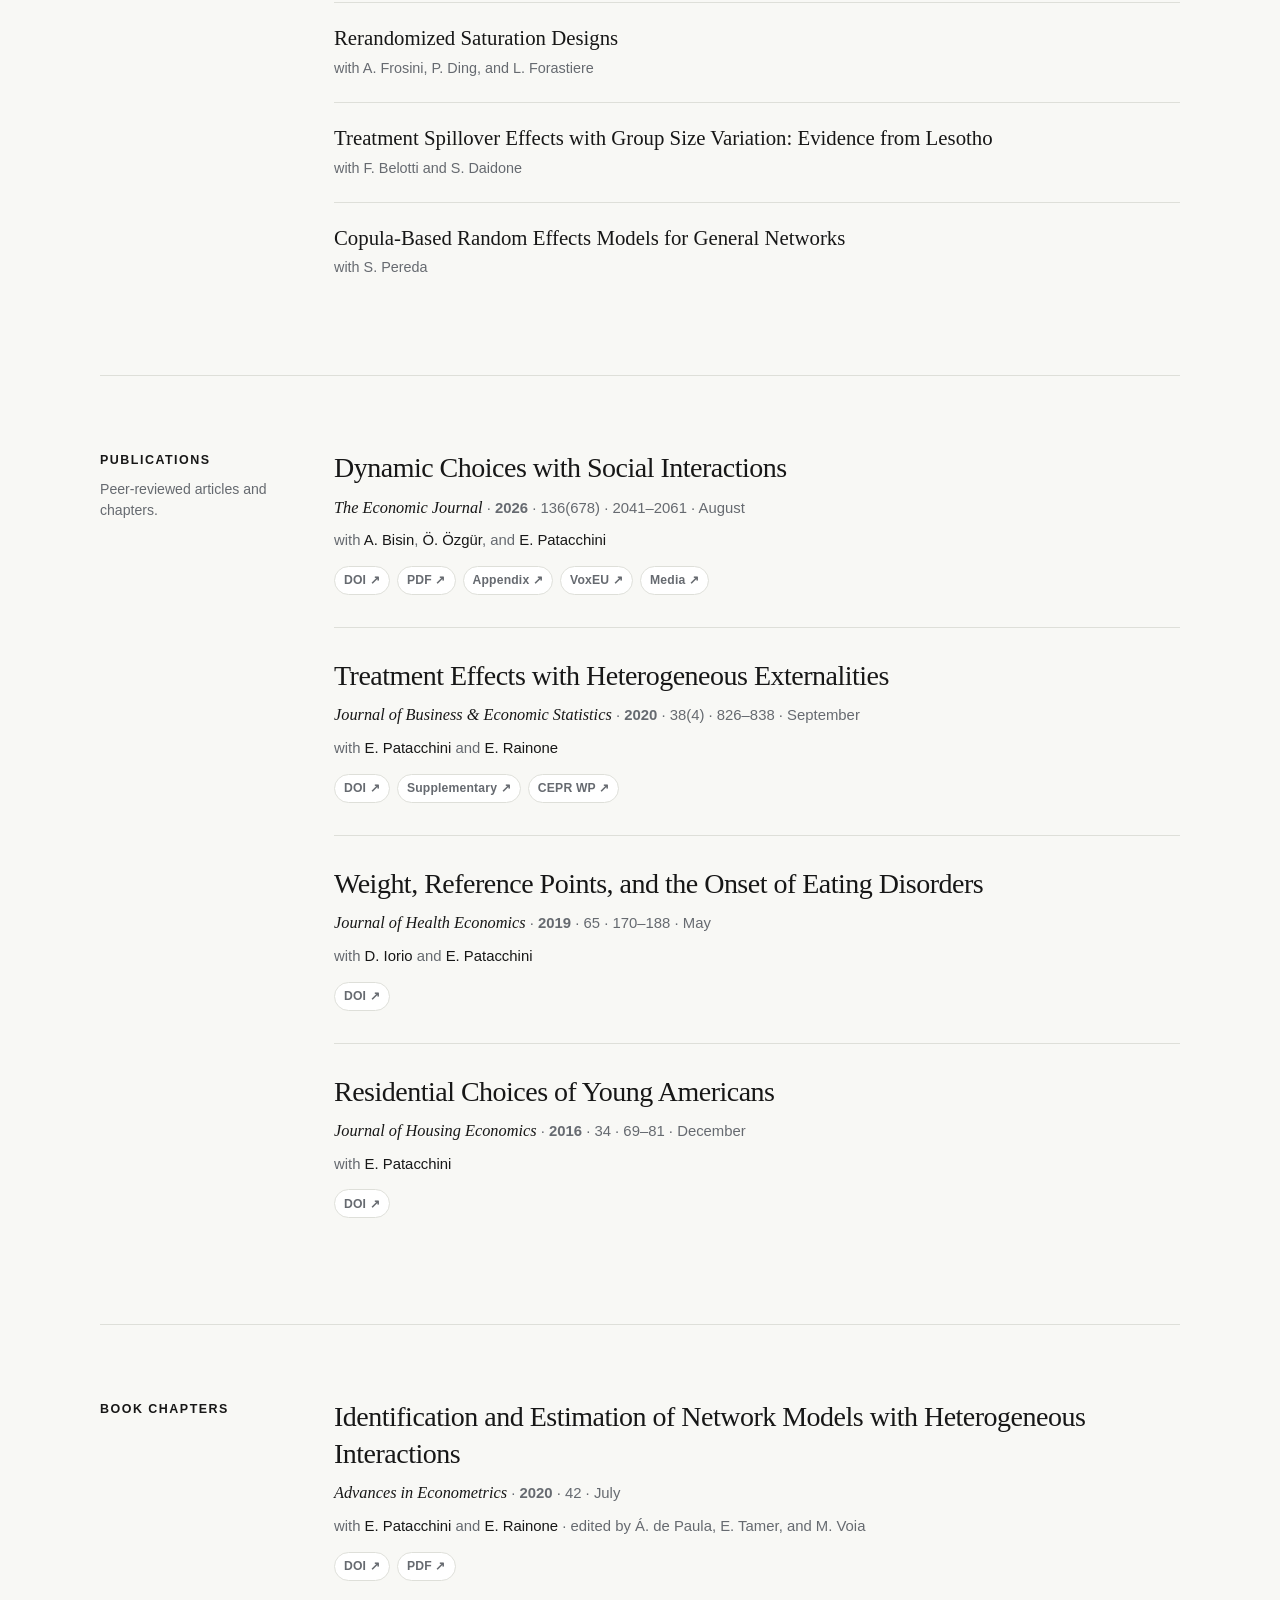
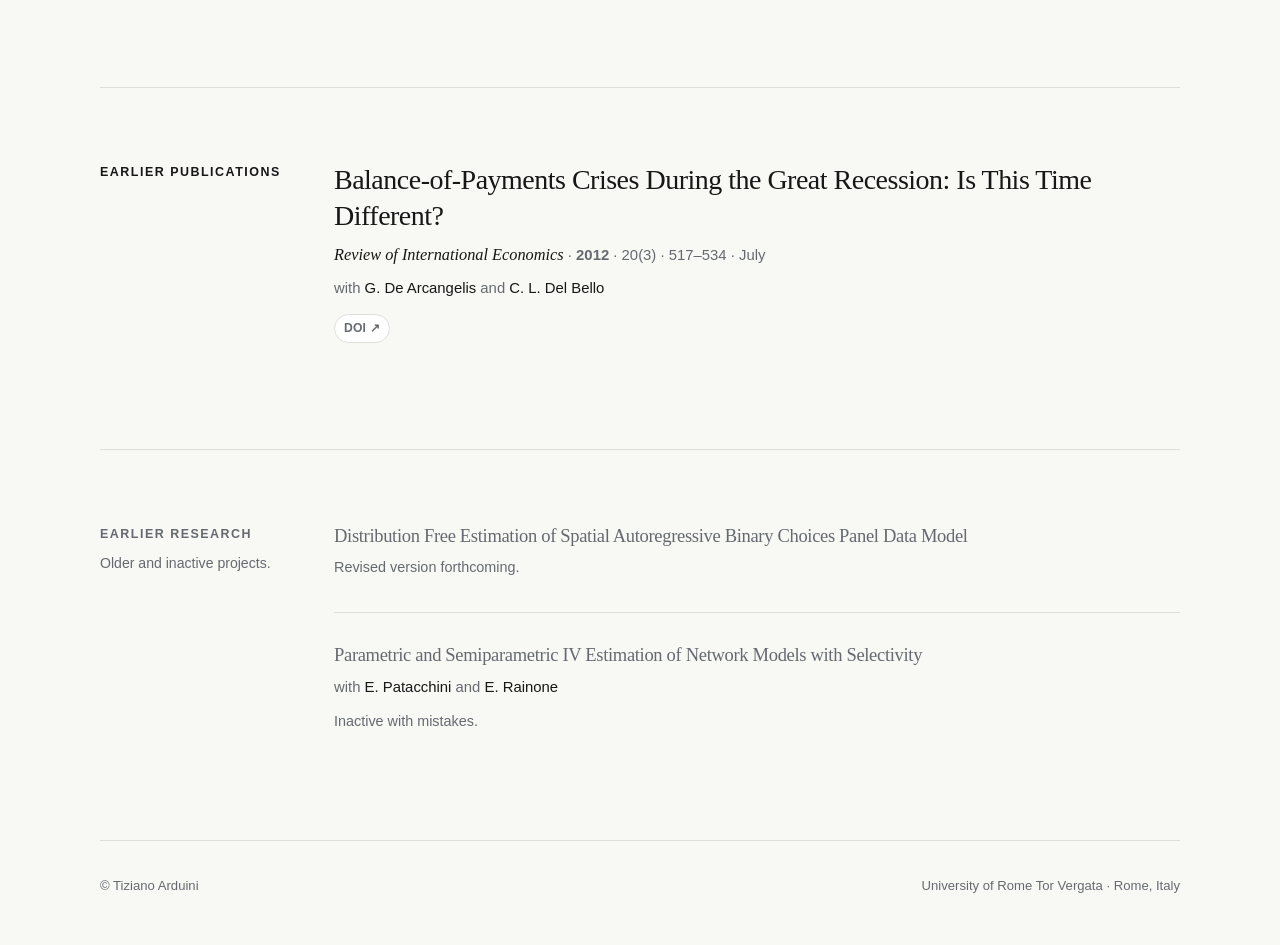
==== commit 7e3e16b2: "Add files via upload" ====
--- a/index.html
+++ b/index.html
@@ -68,9 +68,6 @@
           <a class="social-icon social-orcid" href="https://orcid.org/0000-0002-2574-7536" target="_blank" rel="noopener" aria-label="ORCID" title="ORCID"><span aria-hidden="true">iD</span></a>
         </div>
 
-        <a class="profile-university-logo" href="https://economia.uniroma2.it/master-science/economics/faculty/628/" target="_blank" rel="noopener" aria-label="University of Rome Tor Vergata institutional page" style="display:block;align-self:flex-start;margin-top:15px;">
-          <img src="torvergata-logo.png" alt="Tor Vergata" style="display:block;width:68px;height:auto;">
-        </a>
       </aside>
 
       <div class="profile-about">
@@ -79,7 +76,9 @@
         <p class="research-fields">Econometrics · Applied Microeconomics · Social Interactions · Causal Inference</p>
         <div class="profile-links" aria-label="Profile links">
           <a href="https://www.dropbox.com/scl/fi/6tyj6nxunc8t45kfwcxf3/cv_TA24.pdf?dl=0&amp;rlkey=u2o1wqu1ftckrxclslg8iq30j" target="_blank" rel="noopener">Download CV ↗</a>
-          <a href="https://economia.uniroma2.it/master-science/economics/faculty/628/" target="_blank" rel="noopener">Institutional page ↗</a>
+          <a class="institutional-link" href="https://economia.uniroma2.it/master-science/economics/faculty/628/" target="_blank" rel="noopener" style="display:inline-flex;align-items:center;gap:8px;white-space:nowrap;">
+            <span>Institutional page ↗</span><img src="torvergata-logo.png" alt="Tor Vergata" aria-hidden="true" style="display:block;width:68px;height:auto;flex:0 0 auto;margin:0;">
+          </a>
         </div>
       </div>
     </section>
@@ -105,8 +104,7 @@
         </article>
 
         <article class="paper">
-          <h3 class="paper-title"><a href="https://www.dropbox.com/scl/fi/tr5yexhmkhqsdm2c9rjfx/ABD-11.pdf?dl=0&amp;rlkey=7n9vxc4f88mdpufu6oeyw54sm" target="_blank" rel="noopener">Estimation and Inference in the Presence of Neighborhood Unobservables</a> <span class="status">R&amp;R</span></h3>
-          <p class="paper-meta"><span class="journal">Journal of Econometrics</span> · revise &amp; resubmit</p>
+          <h3 class="paper-title"><a href="https://www.dropbox.com/scl/fi/tr5yexhmkhqsdm2c9rjfx/ABD-11.pdf?dl=0&amp;rlkey=7n9vxc4f88mdpufu6oeyw54sm" target="_blank" rel="noopener">Estimation and Inference in the Presence of Neighborhood Unobservables</a></h3>
           <p class="paper-authors">with <a href="https://fbelotti.github.io/" target="_blank" rel="noopener">F. Belotti</a> and <a href="https://edoardodiporto.jimdofree.com/" target="_blank" rel="noopener">E. Di Porto</a></p>
           <p class="paper-note">Presented at Cambridge, Groningen, Tor Vergata, SEA22, and IAAE24.</p>
           <div class="paper-links"><a href="https://www.dropbox.com/scl/fi/tr5yexhmkhqsdm2c9rjfx/ABD-11.pdf?dl=0&amp;rlkey=7n9vxc4f88mdpufu6oeyw54sm" target="_blank" rel="noopener">PDF ↗</a></div>
@@ -116,7 +114,7 @@
 
     <section class="section" id="research-in-progress">
       <aside class="section-kicker">
-        <h2>Selected Research in Progress</h2>
+        <h2>Research in Progress</h2>
         <p>Selected ongoing projects.</p>
       </aside>
       <div class="wip-list">
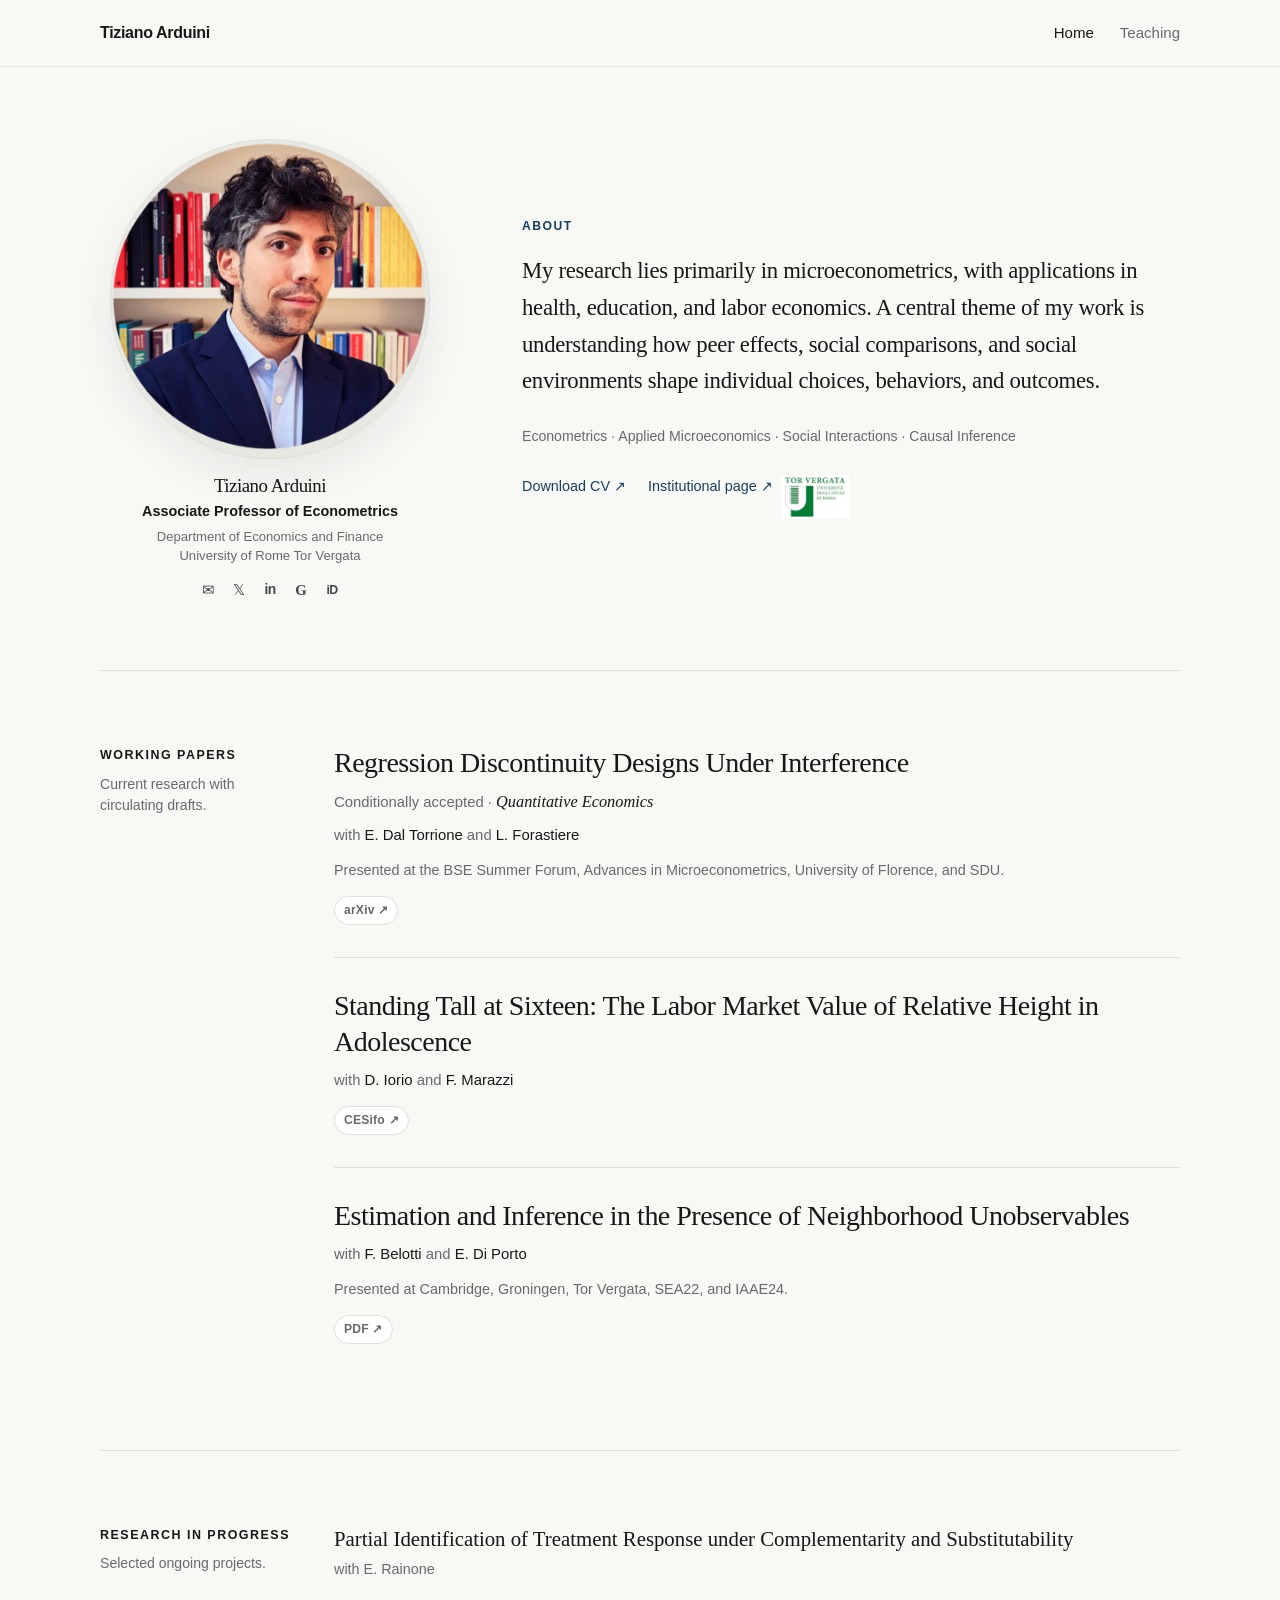
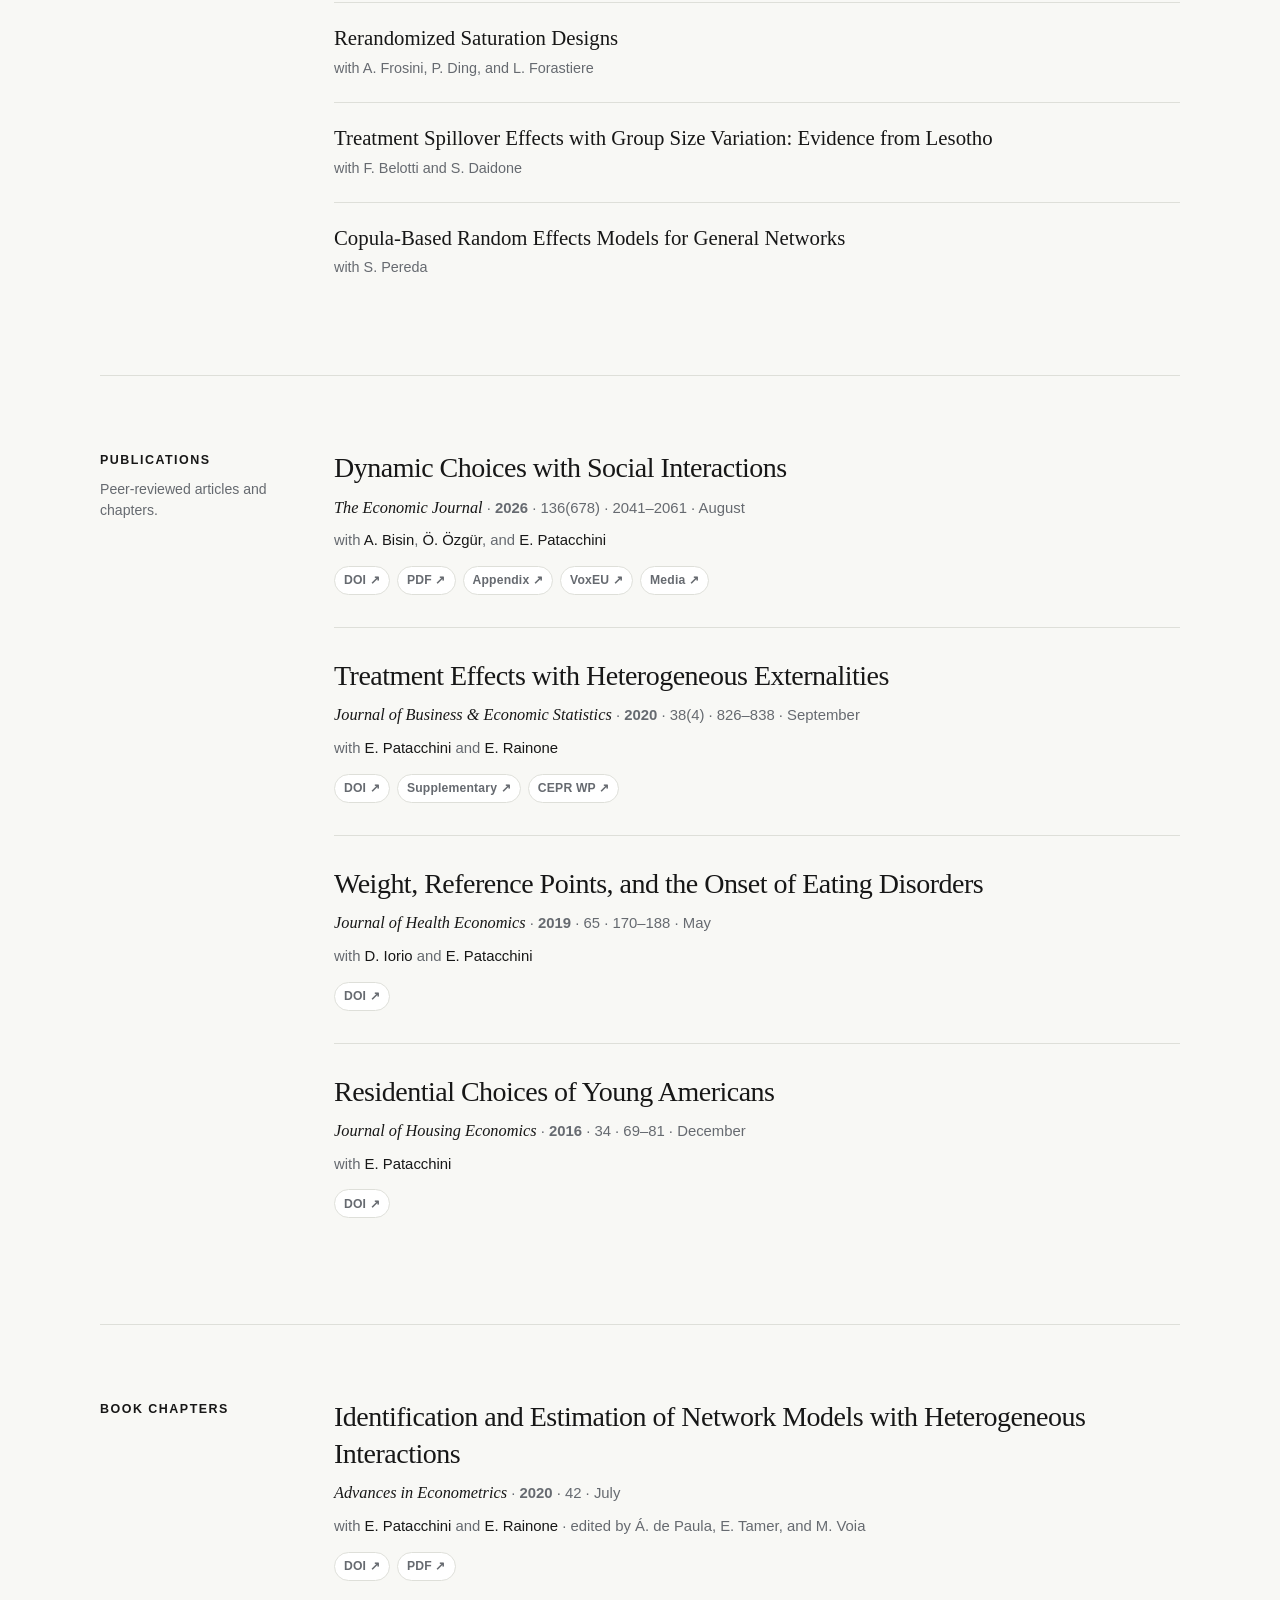
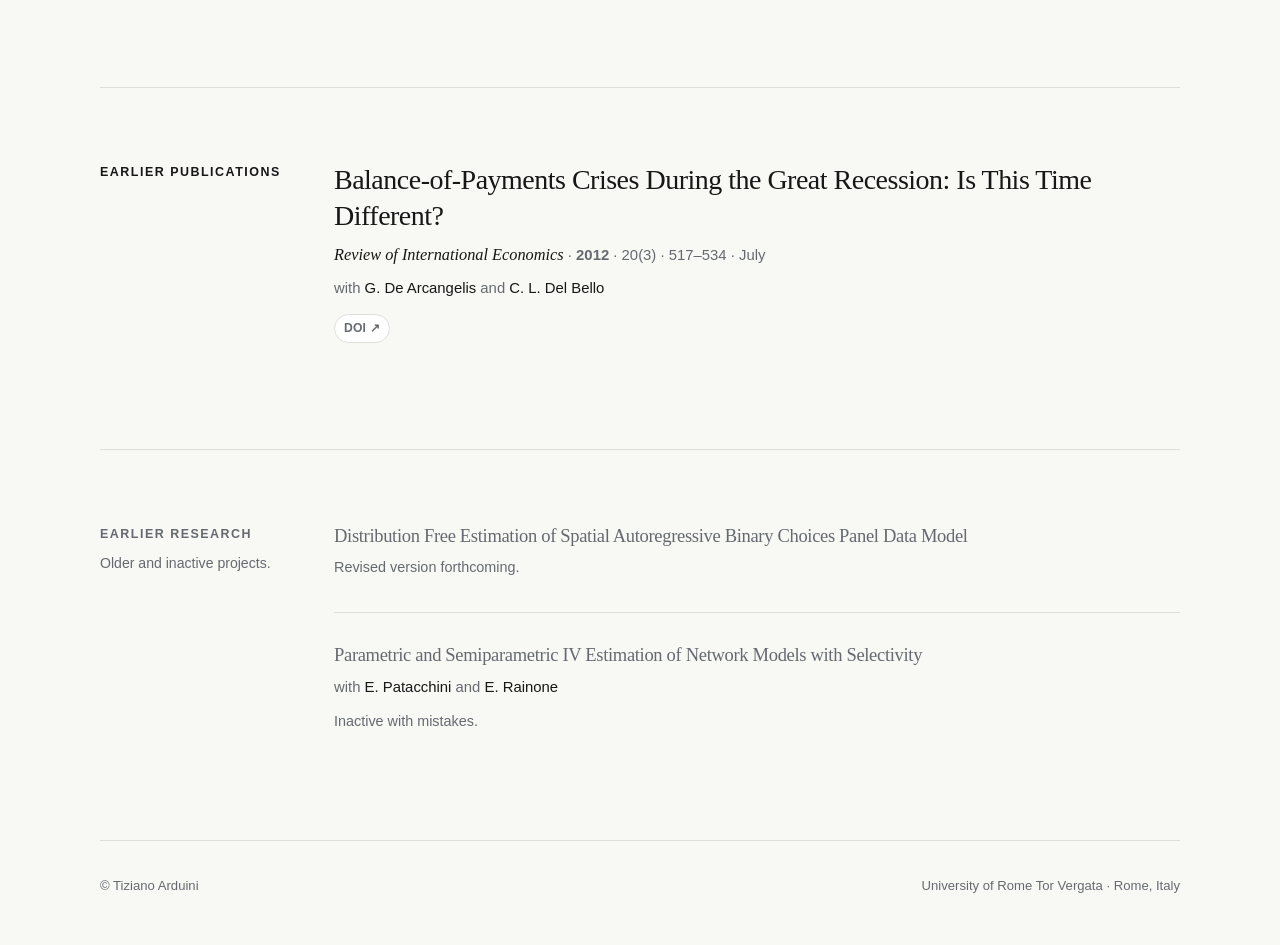
==== commit b8c81f3f: "Add files via upload" ====
--- a/index.html
+++ b/index.html
@@ -76,7 +76,7 @@
         <p class="research-fields">Econometrics · Applied Microeconomics · Social Interactions · Causal Inference</p>
         <div class="profile-links" aria-label="Profile links">
           <a href="https://www.dropbox.com/scl/fi/6tyj6nxunc8t45kfwcxf3/cv_TA24.pdf?dl=0&amp;rlkey=u2o1wqu1ftckrxclslg8iq30j" target="_blank" rel="noopener">Download CV ↗</a>
-          <a class="institutional-link" href="https://economia.uniroma2.it/master-science/economics/faculty/628/" target="_blank" rel="noopener" style="display:inline-flex;align-items:center;gap:8px;white-space:nowrap;">
+          <a class="institutional-link" href="https://economia.uniroma2.it/master-science/economics/faculty/628/" target="_blank" rel="noopener" style="display:inline-flex;align-items:flex-start;gap:8px;white-space:nowrap;">
             <span>Institutional page ↗</span><img src="torvergata-logo.png" alt="Tor Vergata" aria-hidden="true" style="display:block;width:68px;height:auto;flex:0 0 auto;margin:0;">
           </a>
         </div>
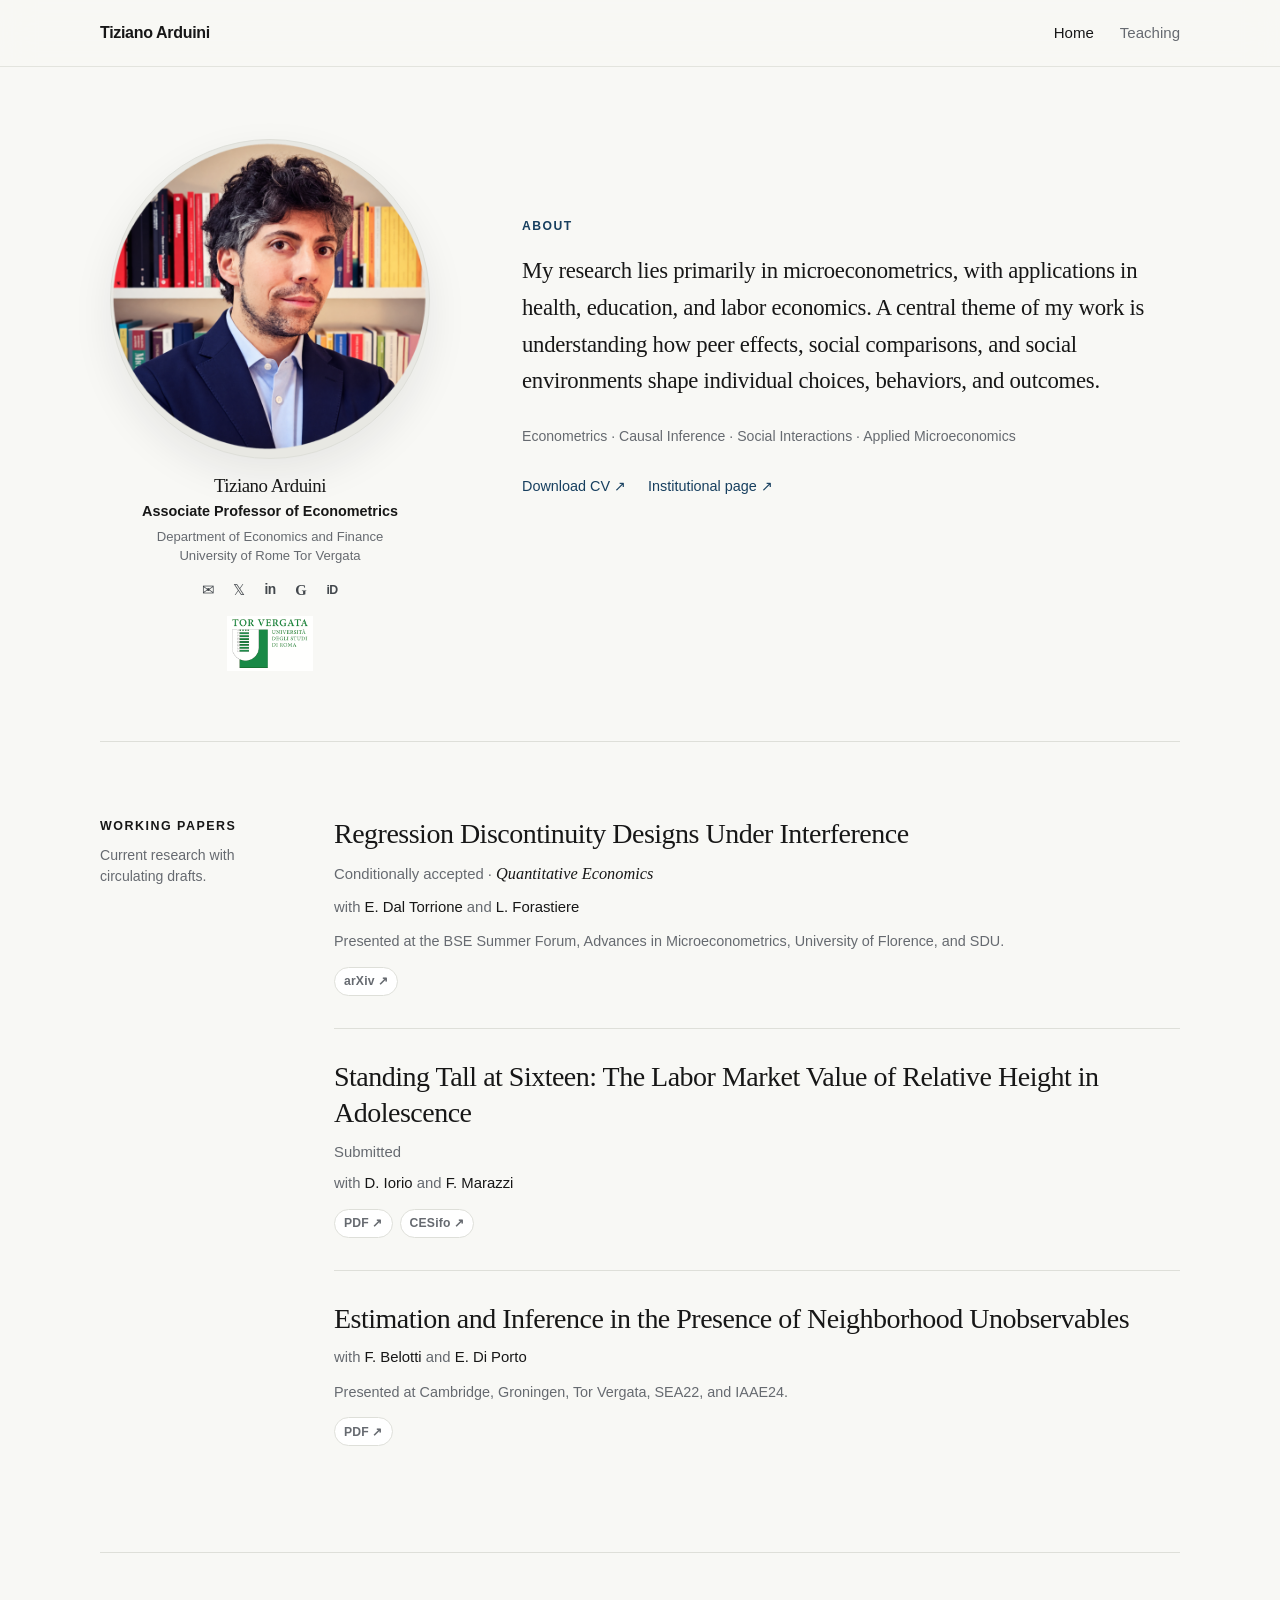
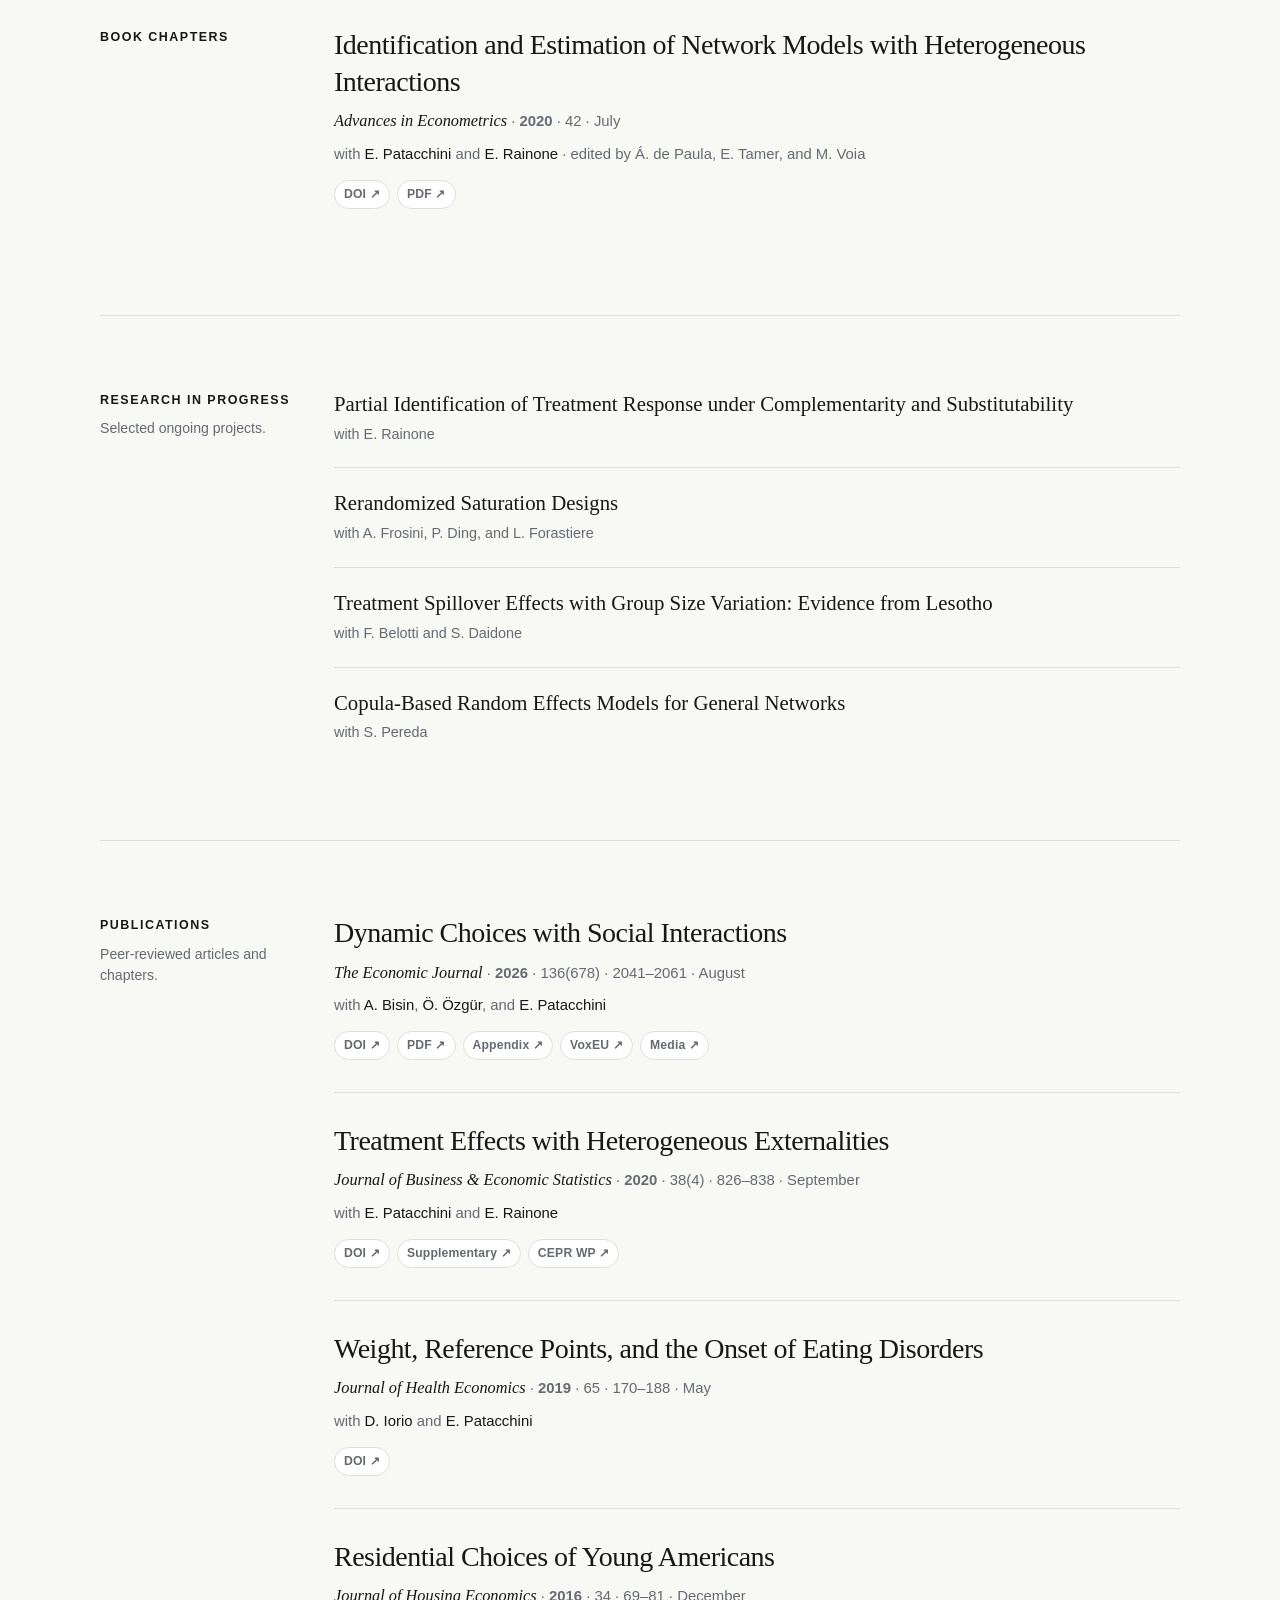
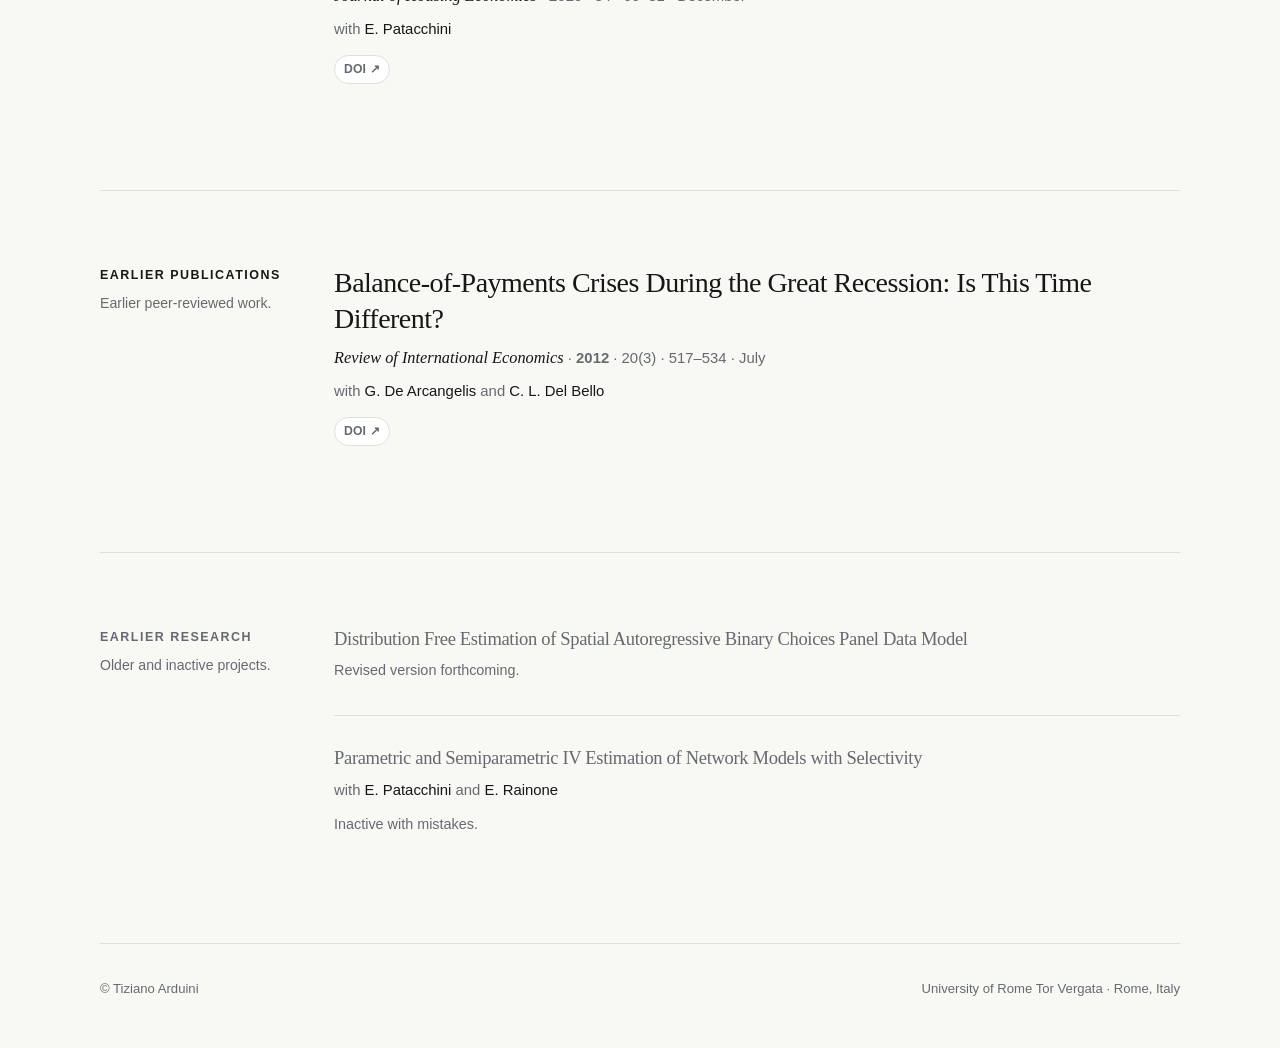
==== commit 69716d6f: "Add files via upload" ====
--- a/index.html
+++ b/index.html
@@ -15,7 +15,7 @@
   <meta property="og:image" content="https://tiziardui.github.io/profile-photo.png">
   <meta name="twitter:card" content="summary">
   <link rel="icon" href="favicon.svg" type="image/svg+xml">
-  <link rel="stylesheet" href="styles.css?v=12">
+  <link rel="stylesheet" href="styles.css?v=13">
   <script type="application/ld+json">
   {
     "@context": "https://schema.org",
@@ -68,17 +68,18 @@
           <a class="social-icon social-orcid" href="https://orcid.org/0000-0002-2574-7536" target="_blank" rel="noopener" aria-label="ORCID" title="ORCID"><span aria-hidden="true">iD</span></a>
         </div>
 
+        <a class="profile-university-logo" href="https://economia.uniroma2.it/master-science/economics/faculty/628/" target="_blank" rel="noopener" aria-label="University of Rome Tor Vergata institutional page">
+          <img src="torvergata-logo.png" alt="Tor Vergata">
+        </a>
       </aside>
 
       <div class="profile-about">
         <p class="eyebrow">About</p>
         <p class="hero-copy">My research lies primarily in microeconometrics, with applications in health, education, and labor economics. A central theme of my work is understanding how peer effects, social comparisons, and social environments shape individual choices, behaviors, and outcomes.</p>
-        <p class="research-fields">Econometrics · Applied Microeconomics · Social Interactions · Causal Inference</p>
+        <p class="research-fields">Econometrics · Causal Inference · Social Interactions · Applied Microeconomics</p>
         <div class="profile-links" aria-label="Profile links">
-          <a href="https://www.dropbox.com/scl/fi/6tyj6nxunc8t45kfwcxf3/cv_TA24.pdf?dl=0&amp;rlkey=u2o1wqu1ftckrxclslg8iq30j" target="_blank" rel="noopener">Download CV ↗</a>
-          <a class="institutional-link" href="https://economia.uniroma2.it/master-science/economics/faculty/628/" target="_blank" rel="noopener" style="display:inline-flex;align-items:flex-start;gap:8px;white-space:nowrap;">
-            <span>Institutional page ↗</span><img src="torvergata-logo.png" alt="Tor Vergata" aria-hidden="true" style="display:block;width:68px;height:auto;flex:0 0 auto;margin:0;">
-          </a>
+          <a href="https://www.dropbox.com/scl/fi/qhc1tn0ls0emnahwsug9j/cv_Tiziano_Arduini_2026.pdf?rlkey=sfipj09zlc4dytsnv4lsvsa61&amp;dl=0" target="_blank" rel="noopener">Download CV ↗</a>
+          <a href="https://economia.uniroma2.it/master-science/economics/faculty/628/" target="_blank" rel="noopener">Institutional page ↗</a>
         </div>
       </div>
     </section>
@@ -98,9 +99,10 @@
         </article>
 
         <article class="paper">
-          <h3 class="paper-title"><a href="https://www.ifo.de/en/cesifo/publications/2026/working-paper/standing-tall-sixteen-labor-market-value-relative-height" target="_blank" rel="noopener">Standing Tall at Sixteen: The Labor Market Value of Relative Height in Adolescence</a></h3>
+          <h3 class="paper-title"><a href="https://www.dropbox.com/scl/fi/ciuf4hgrqe3itzjdidm1q/AIM_oct26.pdf?rlkey=f3bqn1ckwf6ipjolx99m9q7sm&amp;dl=0" target="_blank" rel="noopener">Standing Tall at Sixteen: The Labor Market Value of Relative Height in Adolescence</a></h3>
+          <p class="paper-meta">Submitted</p>
           <p class="paper-authors">with <a href="https://www.unibo.it/sitoweb/daniela.iorio/en" target="_blank" rel="noopener">D. Iorio</a> and <a href="https://sites.google.com/view/francescamarazzi/home" target="_blank" rel="noopener">F. Marazzi</a></p>
-          <div class="paper-links"><a href="https://www.ifo.de/en/cesifo/publications/2026/working-paper/standing-tall-sixteen-labor-market-value-relative-height" target="_blank" rel="noopener">CESifo ↗</a></div>
+          <div class="paper-links"><a href="https://www.dropbox.com/scl/fi/ciuf4hgrqe3itzjdidm1q/AIM_oct26.pdf?rlkey=f3bqn1ckwf6ipjolx99m9q7sm&amp;dl=0" target="_blank" rel="noopener">PDF ↗</a><a href="https://www.ifo.de/en/cesifo/publications/2026/working-paper/standing-tall-sixteen-labor-market-value-relative-height" target="_blank" rel="noopener">CESifo ↗</a></div>
         </article>
 
         <article class="paper">
@@ -112,9 +114,24 @@
       </div>
     </section>
 
+    <section class="section" id="book-chapters">
+      <aside class="section-kicker">
+        <h2>Book Chapters</h2>
+      </aside>
+      <div class="paper-list">
+        <article class="paper">
+          <h3 class="paper-title"><a href="https://www.dropbox.com/s/99vra2utzs28x1h/APR_ADV_ECT_apr20.pdf?dl=0" target="_blank" rel="noopener">Identification and Estimation of Network Models with Heterogeneous Interactions</a></h3>
+          <p class="paper-meta"><span class="journal">Advances in Econometrics</span> · <strong>2020</strong> · 42 · July</p>
+          <p class="paper-authors">with <a href="https://patacchini.economics.cornell.edu/index.html" target="_blank" rel="noopener">E. Patacchini</a> and <a href="https://sites.google.com/site/edoardorainone0/" target="_blank" rel="noopener">E. Rainone</a> · edited by Á. de Paula, E. Tamer, and M. Voia</p>
+          <div class="paper-links"><a href="https://doi.org/10.1108/S0731-905320200000042006" target="_blank" rel="noopener">DOI ↗</a><a href="https://www.dropbox.com/s/99vra2utzs28x1h/APR_ADV_ECT_apr20.pdf?dl=0" target="_blank" rel="noopener">PDF ↗</a></div>
+        </article>
+
+      </div>
+    </section>
+
     <section class="section" id="research-in-progress">
       <aside class="section-kicker">
-        <h2>Research in Progress</h2>
+        <h2>Research in progress</h2>
         <p>Selected ongoing projects.</p>
       </aside>
       <div class="wip-list">
@@ -180,27 +197,13 @@
           <p class="paper-authors">with <a href="https://patacchini.economics.cornell.edu/index.html" target="_blank" rel="noopener">E. Patacchini</a></p>
           <div class="paper-links"><a href="https://doi.org/10.1016/j.jhe.2016.08.003" target="_blank" rel="noopener">DOI ↗</a></div>
         </article>
-
-      </div>
-    </section>
-
-    <section class="section" id="book-chapters">
-      <aside class="section-kicker">
-        <h2>Book Chapters</h2>
-      </aside>
-      <div class="paper-list">
-        <article class="paper">
-          <h3 class="paper-title"><a href="https://www.dropbox.com/s/99vra2utzs28x1h/APR_ADV_ECT_apr20.pdf?dl=0" target="_blank" rel="noopener">Identification and Estimation of Network Models with Heterogeneous Interactions</a></h3>
-          <p class="paper-meta"><span class="journal">Advances in Econometrics</span> · <strong>2020</strong> · 42 · July</p>
-          <p class="paper-authors">with <a href="https://patacchini.economics.cornell.edu/index.html" target="_blank" rel="noopener">E. Patacchini</a> and <a href="https://sites.google.com/site/edoardorainone0/" target="_blank" rel="noopener">E. Rainone</a> · edited by Á. de Paula, E. Tamer, and M. Voia</p>
-          <div class="paper-links"><a href="https://doi.org/10.1108/S0731-905320200000042006" target="_blank" rel="noopener">DOI ↗</a><a href="https://www.dropbox.com/s/99vra2utzs28x1h/APR_ADV_ECT_apr20.pdf?dl=0" target="_blank" rel="noopener">PDF ↗</a></div>
-        </article>
       </div>
     </section>
 
     <section class="section" id="earlier-publications">
       <aside class="section-kicker">
         <h2>Earlier Publications</h2>
+        <p>Earlier peer-reviewed work.</p>
       </aside>
       <div class="paper-list">
         <article class="paper">
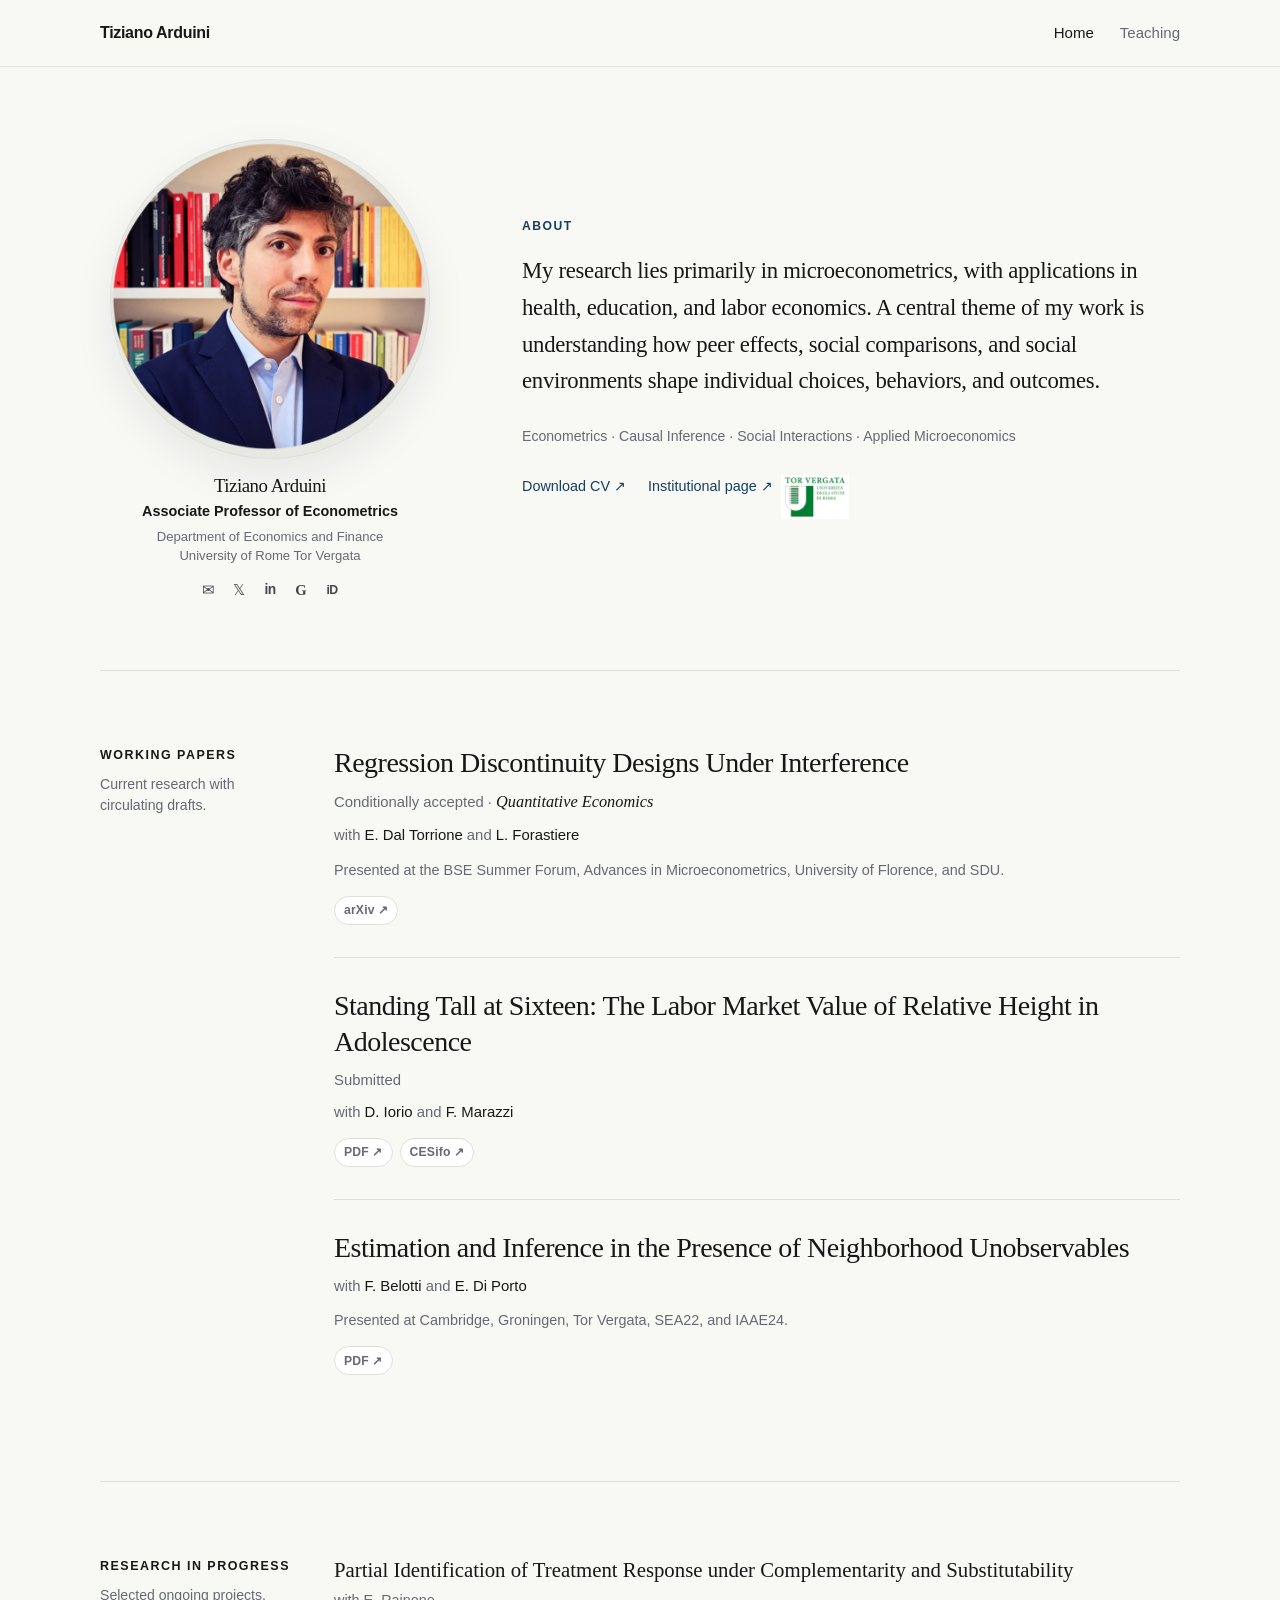
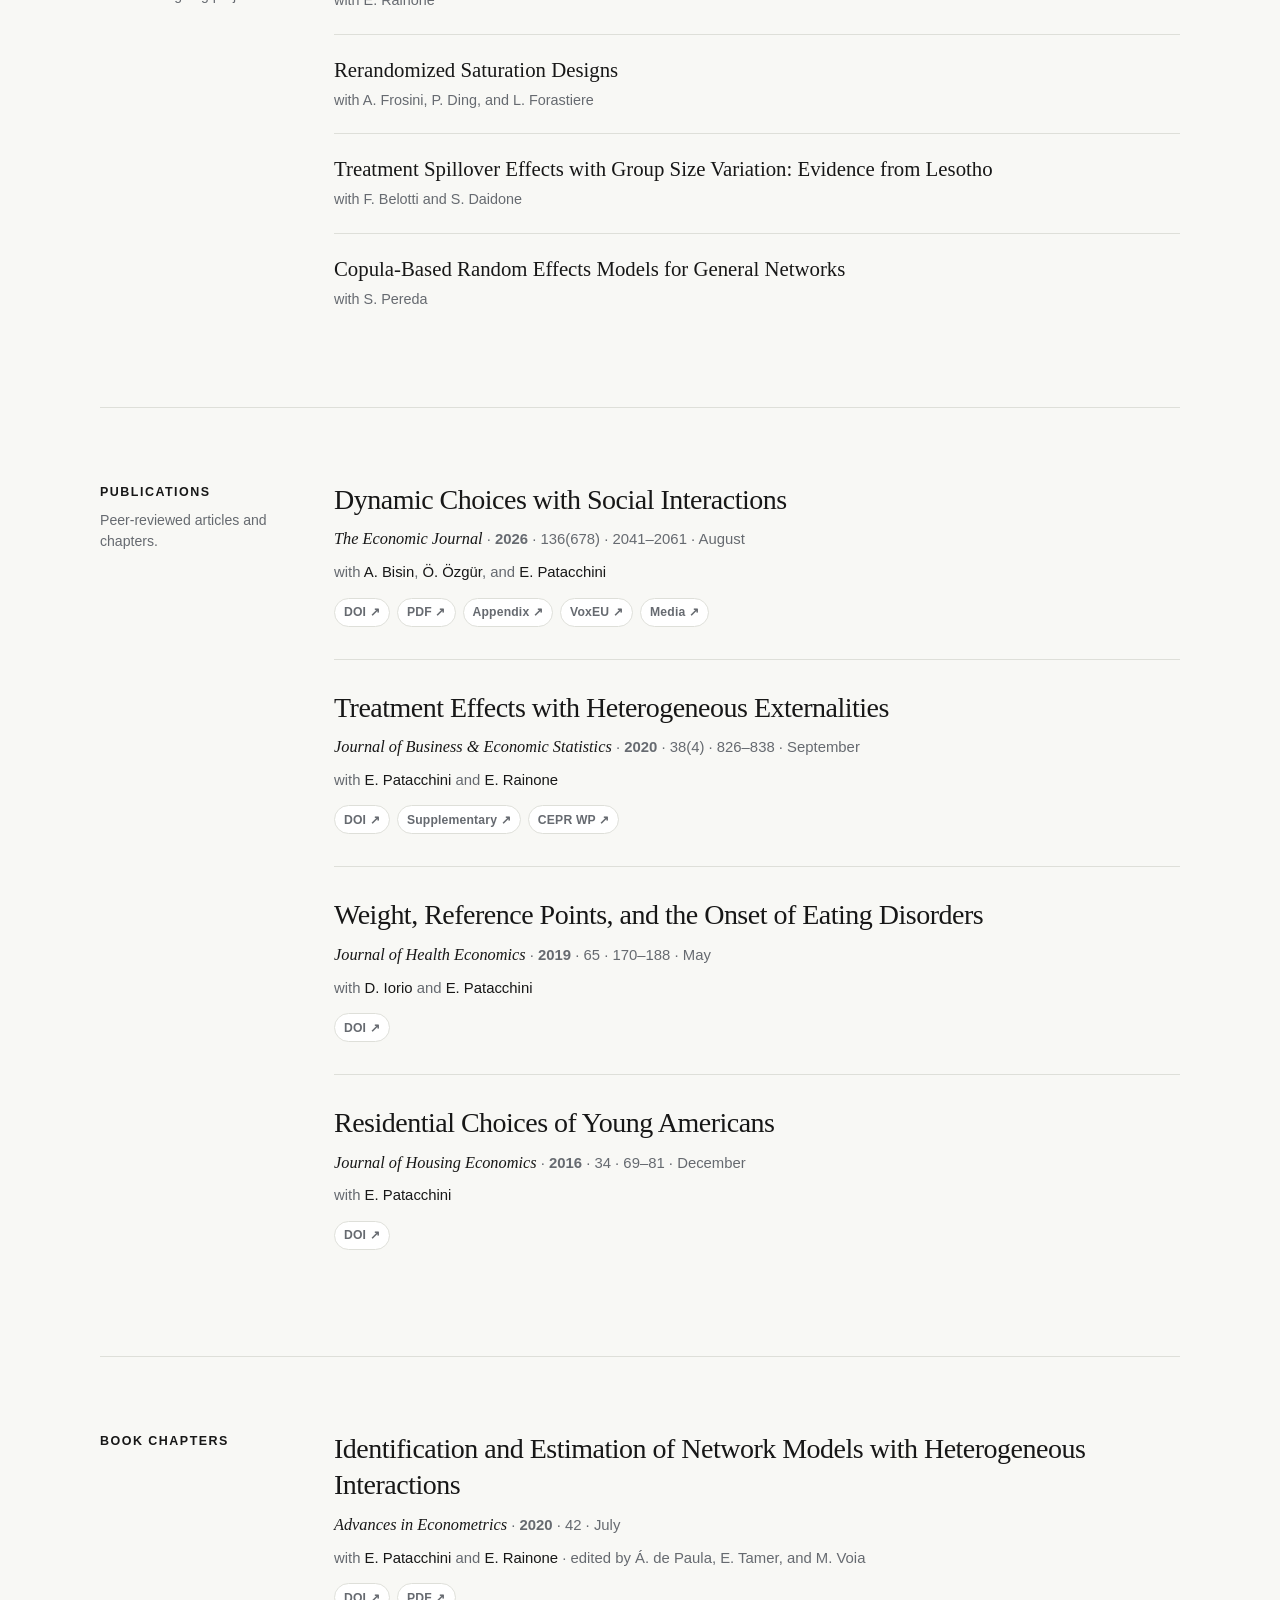
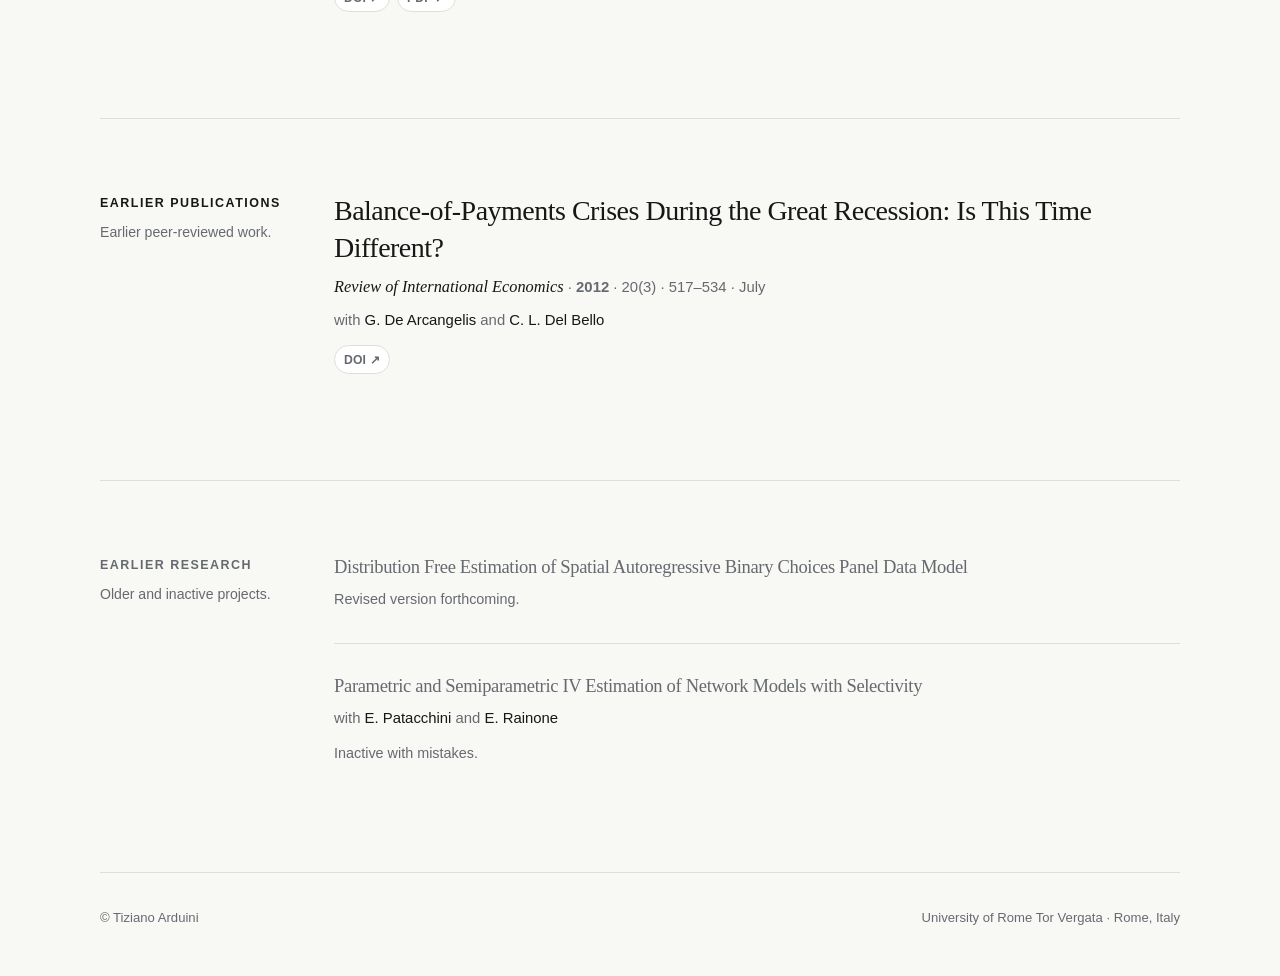
==== commit c492400e: "Add files via upload" ====
--- a/index.html
+++ b/index.html
@@ -68,9 +68,6 @@
           <a class="social-icon social-orcid" href="https://orcid.org/0000-0002-2574-7536" target="_blank" rel="noopener" aria-label="ORCID" title="ORCID"><span aria-hidden="true">iD</span></a>
         </div>
 
-        <a class="profile-university-logo" href="https://economia.uniroma2.it/master-science/economics/faculty/628/" target="_blank" rel="noopener" aria-label="University of Rome Tor Vergata institutional page">
-          <img src="torvergata-logo.png" alt="Tor Vergata">
-        </a>
       </aside>
 
       <div class="profile-about">
@@ -79,7 +76,9 @@
         <p class="research-fields">Econometrics · Causal Inference · Social Interactions · Applied Microeconomics</p>
         <div class="profile-links" aria-label="Profile links">
           <a href="https://www.dropbox.com/scl/fi/qhc1tn0ls0emnahwsug9j/cv_Tiziano_Arduini_2026.pdf?rlkey=sfipj09zlc4dytsnv4lsvsa61&amp;dl=0" target="_blank" rel="noopener">Download CV ↗</a>
-          <a href="https://economia.uniroma2.it/master-science/economics/faculty/628/" target="_blank" rel="noopener">Institutional page ↗</a>
+          <a class="institutional-link" href="https://economia.uniroma2.it/master-science/economics/faculty/628/" target="_blank" rel="noopener" style="display:inline-flex;align-items:flex-start;gap:8px;white-space:nowrap;">
+            <span>Institutional page ↗</span><img src="torvergata-logo.png" alt="Tor Vergata" aria-hidden="true" style="display:block;width:68px;height:auto;flex:0 0 auto;margin:0;">
+          </a>
         </div>
       </div>
     </section>
@@ -111,21 +110,6 @@
           <p class="paper-note">Presented at Cambridge, Groningen, Tor Vergata, SEA22, and IAAE24.</p>
           <div class="paper-links"><a href="https://www.dropbox.com/scl/fi/tr5yexhmkhqsdm2c9rjfx/ABD-11.pdf?dl=0&amp;rlkey=7n9vxc4f88mdpufu6oeyw54sm" target="_blank" rel="noopener">PDF ↗</a></div>
         </article>
-      </div>
-    </section>
-
-    <section class="section" id="book-chapters">
-      <aside class="section-kicker">
-        <h2>Book Chapters</h2>
-      </aside>
-      <div class="paper-list">
-        <article class="paper">
-          <h3 class="paper-title"><a href="https://www.dropbox.com/s/99vra2utzs28x1h/APR_ADV_ECT_apr20.pdf?dl=0" target="_blank" rel="noopener">Identification and Estimation of Network Models with Heterogeneous Interactions</a></h3>
-          <p class="paper-meta"><span class="journal">Advances in Econometrics</span> · <strong>2020</strong> · 42 · July</p>
-          <p class="paper-authors">with <a href="https://patacchini.economics.cornell.edu/index.html" target="_blank" rel="noopener">E. Patacchini</a> and <a href="https://sites.google.com/site/edoardorainone0/" target="_blank" rel="noopener">E. Rainone</a> · edited by Á. de Paula, E. Tamer, and M. Voia</p>
-          <div class="paper-links"><a href="https://doi.org/10.1108/S0731-905320200000042006" target="_blank" rel="noopener">DOI ↗</a><a href="https://www.dropbox.com/s/99vra2utzs28x1h/APR_ADV_ECT_apr20.pdf?dl=0" target="_blank" rel="noopener">PDF ↗</a></div>
-        </article>
-
       </div>
     </section>
 
@@ -200,6 +184,21 @@
       </div>
     </section>
 
+    <section class="section" id="book-chapters">
+      <aside class="section-kicker">
+        <h2>Book Chapters</h2>
+      </aside>
+      <div class="paper-list">
+        <article class="paper">
+          <h3 class="paper-title"><a href="https://www.dropbox.com/s/99vra2utzs28x1h/APR_ADV_ECT_apr20.pdf?dl=0" target="_blank" rel="noopener">Identification and Estimation of Network Models with Heterogeneous Interactions</a></h3>
+          <p class="paper-meta"><span class="journal">Advances in Econometrics</span> · <strong>2020</strong> · 42 · July</p>
+          <p class="paper-authors">with <a href="https://patacchini.economics.cornell.edu/index.html" target="_blank" rel="noopener">E. Patacchini</a> and <a href="https://sites.google.com/site/edoardorainone0/" target="_blank" rel="noopener">E. Rainone</a> · edited by Á. de Paula, E. Tamer, and M. Voia</p>
+          <div class="paper-links"><a href="https://doi.org/10.1108/S0731-905320200000042006" target="_blank" rel="noopener">DOI ↗</a><a href="https://www.dropbox.com/s/99vra2utzs28x1h/APR_ADV_ECT_apr20.pdf?dl=0" target="_blank" rel="noopener">PDF ↗</a></div>
+        </article>
+
+      </div>
+    </section>
+
     <section class="section" id="earlier-publications">
       <aside class="section-kicker">
         <h2>Earlier Publications</h2>
@@ -242,3 +241,4 @@
   </footer>
 </body>
 </html>
+
